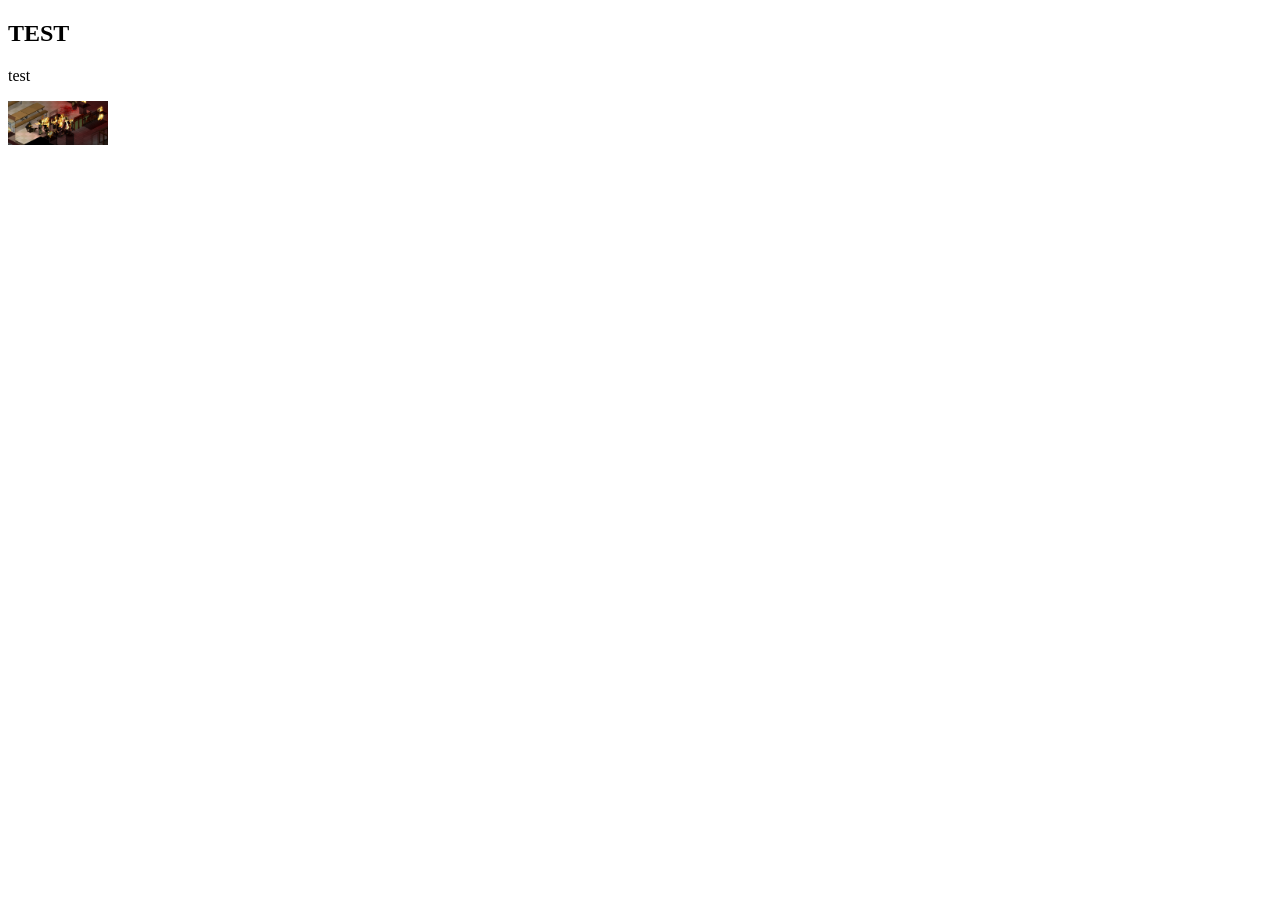
==== index.html @ a95fcd01 "added index.html" ====
<!doctype html>
<html lang="en">
	<head>
		<meta charset="UTF-8" />
		<meta name="viewport" content="width=device-width, initial-scale=1.0" />
		<title>Test page</title>
	</head>
	<body>
		<h2>TEST</h2>
        <p>test</p>
        <img src="images\last_moments.png", width="100",>
	</body>
</html>
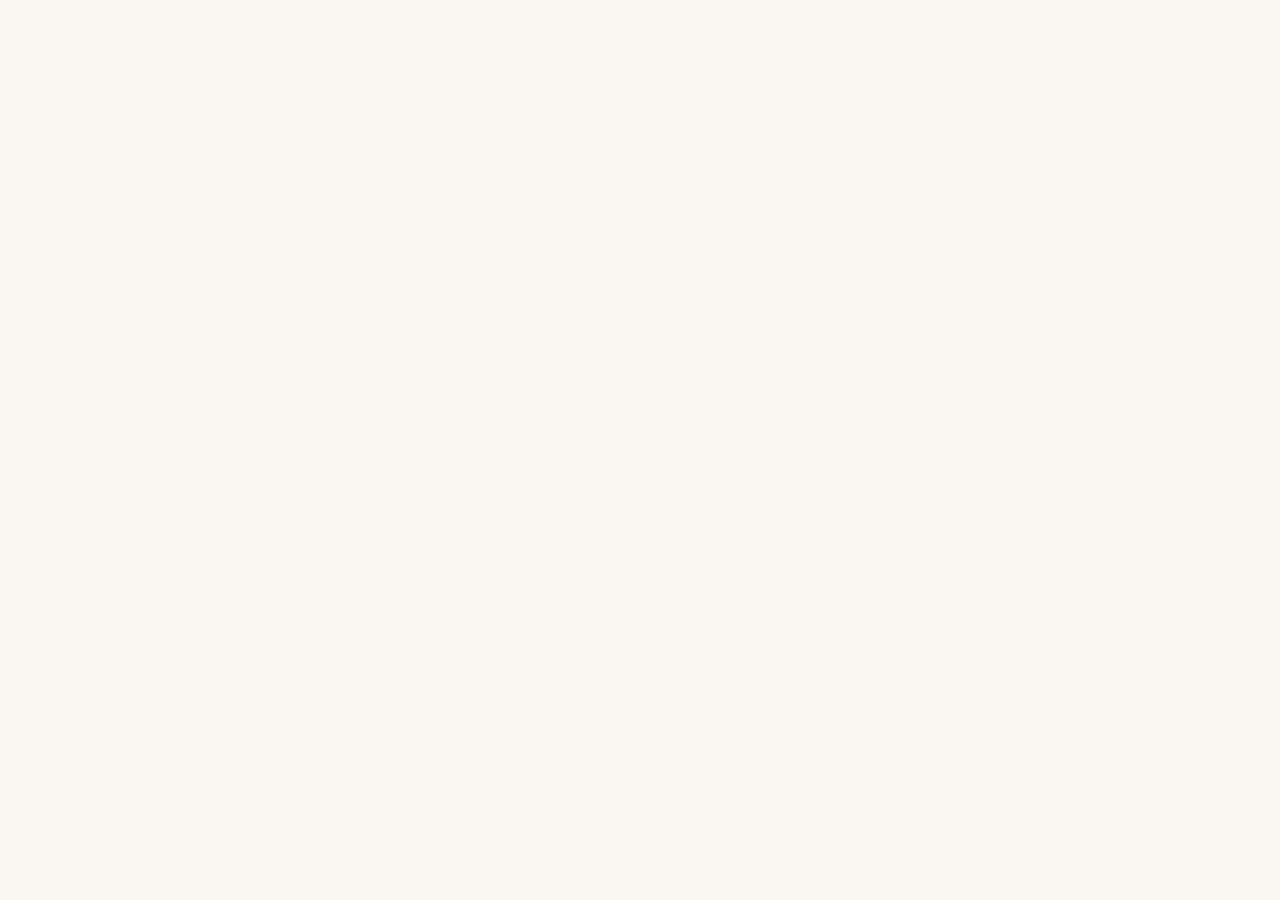
==== commit 7b233191: "added Tittle with background color" ====
--- a/index.html
+++ b/index.html
@@ -1,13 +1,51 @@
-<!doctype html>
-<html lang="en">
-	<head>
-		<meta charset="UTF-8" />
-		<meta name="viewport" content="width=device-width, initial-scale=1.0" />
-		<title>Test page</title>
-	</head>
-	<body>
-		<h2>TEST</h2>
-        <p>test</p>
-        <img src="images\last_moments.png", width="100",>
-	</body>
-</html>+<!DOCTYPE html>
+<html lang="ru">
+<head>
+    <meta charset="UTF-8">
+    <meta name="viewport" content="width=device-width, initial-scale=1.0">
+    <title>Bella Casa — Итальянские диваны</title>
+    <style>
+        * {
+            margin: 0;
+            padding: 0;
+            box-sizing: border-box;
+            font-family: 'Segoe UI', 'Helvetica Neue', sans-serif;
+        }
+
+        body {
+            background-color: #faf7f2;
+            color: #2c2c2c;
+            line-height: 1.6;
+        }
+
+        /* HEADER */
+        header {
+            background: #1a1a1a;
+            color: #fff;
+            padding: 1rem 5%;
+            display: flex;
+            justify-content: space-between;
+            align-items: center;
+            position: sticky;
+            top: 0;
+            z-index: 100;
+            box-shadow: 0 2px 20px rgba(0,0,0,0.1);
+        }
+
+        .logo {
+            font-size: 1.8rem;
+            font-weight: 300;
+            letter-spacing: 3px;
+            color: #c9a96e;
+        }
+        .logo span { color: #fff; font-weight: 600; }
+
+        nav a {
+            color: #ddd;
+            text-decoration: none;
+            margin-left: 2rem;
+            font-size: 0.95rem;
+            letter-spacing: 1px;
+            transition: color 0.3s;
+        }
+        nav a:hover { color: #c9a96e; }
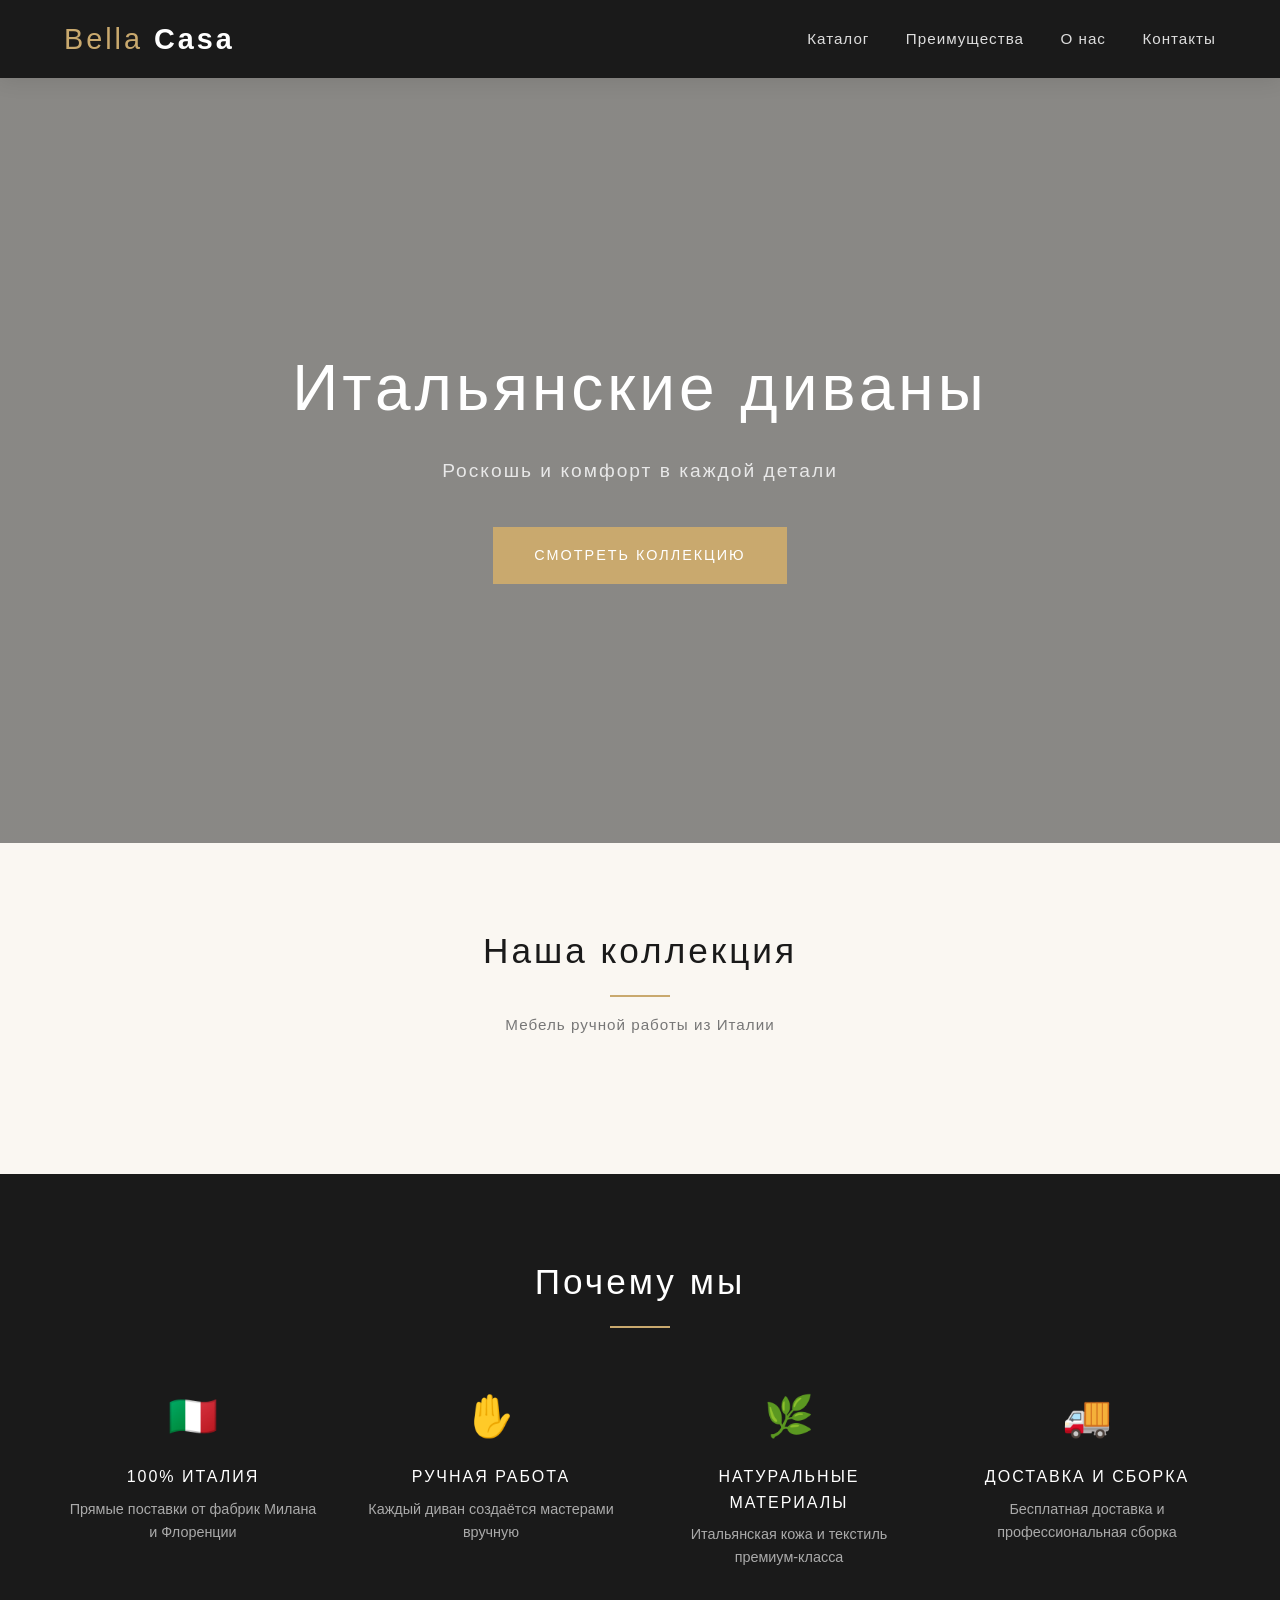
==== commit e95f1fb6: "added CONTACT" ====
--- a/index.html
+++ b/index.html
@@ -48,4 +48,374 @@
             letter-spacing: 1px;
             transition: color 0.3s;
         }
-        nav a:hover { color: #c9a96e; }+        nav a:hover { color: #c9a96e; }
+        /* HERO */
+        .hero {
+            height: 85vh;
+            background: linear-gradient(rgba(0,0,0,0.45), rgba(0,0,0,0.45)),
+                        url('https://images.unsplash.com/photo-1555041469-a586c61ea9bc?w=1600') center/cover;
+            display: flex;
+            flex-direction: column;
+            justify-content: center;
+            align-items: center;
+            text-align: center;
+            color: #fff;
+            padding: 0 20px;
+        }
+        .hero h1 {
+            font-size: clamp(2rem, 5vw, 4rem);
+            font-weight: 300;
+            letter-spacing: 4px;
+            margin-bottom: 1rem;
+        }
+        .hero p {
+            font-size: 1.2rem;
+            letter-spacing: 2px;
+            margin-bottom: 2.5rem;
+            color: #e8e8e8;
+        }
+        .btn {
+            display: inline-block;
+            padding: 1rem 2.5rem;
+            background: #c9a96e;
+            color: #fff;
+            text-decoration: none;
+            letter-spacing: 2px;
+            font-size: 0.9rem;
+            text-transform: uppercase;
+            border: 1px solid #c9a96e;
+            transition: all 0.3s;
+            cursor: pointer;
+        }
+        .btn:hover { background: transparent; color: #c9a96e; }
+        .btn-outline {
+            background: transparent;
+            color: #c9a96e;
+        }
+        .btn-outline:hover { background: #c9a96e; color: #fff; }
+
+        /* SECTIONS */
+        section { padding: 5rem 5%; }
+
+        .section-title {
+            text-align: center;
+            margin-bottom: 3.5rem;
+        }
+        .section-title h2 {
+            font-size: 2.2rem;
+            font-weight: 300;
+            letter-spacing: 3px;
+            color: #1a1a1a;
+            margin-bottom: 0.5rem;
+        }
+        .section-title .line {
+            width: 60px;
+            height: 2px;
+            background: #c9a96e;
+            margin: 1rem auto;
+        }
+        .section-title p {
+            color: #777;
+            font-size: 0.95rem;
+            letter-spacing: 1px;
+        }
+	        /* PRODUCTS GRID */
+        .products {
+            display: grid;
+            grid-template-columns: repeat(auto-fit, minmax(280px, 1fr));
+            gap: 2.5rem;
+            max-width: 1300px;
+            margin: 0 auto;
+        }
+
+        .product-card {
+            background: #fff;
+            overflow: hidden;
+            transition: transform 0.3s, box-shadow 0.3s;
+            cursor: pointer;
+        }
+        .product-card:hover {
+            transform: translateY(-8px);
+            box-shadow: 0 20px 40px rgba(0,0,0,0.12);
+        }
+        .product-img {
+            height: 280px;
+            background-size: cover;
+            background-position: center;
+            position: relative;
+            overflow: hidden;
+        }
+        .product-img::after {
+            content: 'Подробнее';
+            position: absolute;
+            inset: 0;
+            background: rgba(0,0,0,0.5);
+            color: #fff;
+            display: flex;
+            align-items: center;
+            justify-content: center;
+            letter-spacing: 2px;
+            font-size: 0.9rem;
+            text-transform: uppercase;
+            opacity: 0;
+            transition: opacity 0.3s;
+        }
+        .product-card:hover .product-img::after { opacity: 1; }
+
+        .product-info {
+            padding: 1.5rem;
+            text-align: center;
+        }
+        .product-info .brand {
+            font-size: 0.75rem;
+            letter-spacing: 2px;
+            color: #c9a96e;
+            text-transform: uppercase;
+        }
+        .product-info h3 {
+            font-size: 1.2rem;
+            font-weight: 400;
+            margin: 0.5rem 0;
+            color: #1a1a1a;
+        }
+        .product-info .price {
+            font-size: 1.3rem;
+            color: #1a1a1a;
+            font-weight: 600;
+            margin-top: 0.5rem;
+        }
+
+        /* FEATURES */
+        .features {
+            background: #1a1a1a;
+            color: #fff;
+        }
+        .features .section-title h2 { color: #fff; }
+        .features-grid {
+            display: grid;
+            grid-template-columns: repeat(auto-fit, minmax(220px, 1fr));
+            gap: 2.5rem;
+            max-width: 1200px;
+            margin: 0 auto;
+            text-align: center;
+        }
+        .feature-icon {
+            font-size: 2.5rem;
+            color: #c9a96e;
+            margin-bottom: 1rem;
+        }
+        .feature h3 {
+            font-size: 1rem;
+            letter-spacing: 2px;
+            text-transform: uppercase;
+            margin-bottom: 0.5rem;
+            font-weight: 400;
+        }
+        .feature p {
+            color: #aaa;
+            font-size: 0.9rem;
+        }
+
+        /* ABOUT */
+        .about-wrap {
+            display: grid;
+            grid-template-columns: 1fr 1fr;
+            gap: 3rem;
+            max-width: 1200px;
+            margin: 0 auto;
+            align-items: center;
+        }
+        .about-text h2 {
+            font-size: 2rem;
+            font-weight: 300;
+            letter-spacing: 2px;
+            margin-bottom: 1.5rem;
+        }
+        .about-text p {
+            color: #666;
+            margin-bottom: 1.2rem;
+            font-size: 1rem;
+        }
+        .about-img {
+            height: 450px;
+            background: url('https://images.unsplash.com/photo-1493663284031-b7e3aefcae8e?w=800') center/cover;
+        }
+/* CONTACT */
+        .contact {
+            background: #f0ebe3;
+        }
+        .contact-wrap {
+            max-width: 700px;
+            margin: 0 auto;
+        }
+        .contact form {
+            display: grid;
+            gap: 1.2rem;
+        }
+        .contact input,
+        .contact textarea {
+            width: 100%;
+            padding: 1rem 1.2rem;
+            border: 1px solid #ddd;
+            background: #fff;
+            font-size: 0.95rem;
+            outline: none;
+            transition: border-color 0.3s;
+        }
+        .contact input:focus,
+        .contact textarea:focus { border-color: #c9a96e; }
+        .contact textarea { resize: vertical; min-height: 130px; }
+
+        /* FOOTER */
+        footer {
+            background: #111;
+            color: #aaa;
+            text-align: center;
+            padding: 2.5rem 5%;
+            font-size: 0.9rem;
+            letter-spacing: 1px;
+        }
+        footer .logo { margin-bottom: 1rem; display: block; }
+
+        /* MODAL */
+        .modal-overlay {
+            position: fixed;
+            inset: 0;
+            background: rgba(0,0,0,0.7);
+            display: none;
+            align-items: center;
+            justify-content: center;
+            z-index: 200;
+            padding: 20px;
+        }
+        .modal-overlay.active { display: flex; }
+        .modal {
+            background: #fff;
+            max-width: 800px;
+            width: 100%;
+            display: grid;
+            grid-template-columns: 1fr 1fr;
+            position: relative;
+            animation: fadeIn 0.3s;
+        }
+        @keyframes fadeIn {
+            from { opacity: 0; transform: scale(0.95); }
+            to { opacity: 1; transform: scale(1); }
+        }
+        .modal-img {
+            min-height: 350px;
+            background-size: cover;
+            background-position: center;
+        }
+        .modal-body {
+            padding: 2.5rem;
+            display: flex;
+            flex-direction: column;
+            justify-content: center;
+        }
+        .modal-body .brand {
+            color: #c9a96e;
+            letter-spacing: 2px;
+            font-size: 0.75rem;
+            text-transform: uppercase;
+        }
+        .modal-body h3 {
+            font-size: 1.6rem;
+            font-weight: 400;
+            margin: 0.5rem 0 1rem;
+        }
+        .modal-body p {
+            color: #666;
+            font-size: 0.95rem;
+            margin-bottom: 1.5rem;
+        }
+        .modal-body .price {
+            font-size: 1.6rem;
+            font-weight: 600;
+            margin-bottom: 1.5rem;
+        }
+        .modal-close {
+            position: absolute;
+            top: 10px;
+            right: 15px;
+            background: none;
+            border: none;
+            font-size: 2rem;
+            color: #999;
+            cursor: pointer;
+            line-height: 1;
+            z-index: 2;
+        }
+        .modal-close:hover { color: #1a1a1a; }
+
+        /* RESPONSIVE */
+        @media (max-width: 768px) {
+            nav { display: none; }
+            .about-wrap { grid-template-columns: 1fr; }
+            .about-img { height: 300px; order: -1; }
+            .modal { grid-template-columns: 1fr; }
+            .modal-img { min-height: 220px; }
+            .modal-body { padding: 1.5rem; }
+            .hero { height: 70vh; }
+        }
+    </style>
+</head>
+<body>
+
+    <!-- HEADER -->
+    <header>
+        <div class="logo">Bella <span>Casa</span></div>
+        <nav>
+            <a href="#catalog">Каталог</a>
+            <a href="#features">Преимущества</a>
+            <a href="#about">О нас</a>
+            <a href="#contact">Контакты</a>
+        </nav>
+    </header>
+
+    <!-- HERO -->
+    <section class="hero">
+        <h1>Итальянские диваны</h1>
+        <p>Роскошь и комфорт в каждой детали</p>
+        <a href="#catalog" class="btn">Смотреть коллекцию</a>
+    </section>
+
+    <!-- CATALOG -->
+    <section id="catalog">
+        <div class="section-title">
+            <h2>Наша коллекция</h2>
+            <div class="line"></div>
+            <p>Мебель ручной работы из Италии</p>
+        </div>
+        <div class="products" id="productGrid"></div>
+    </section>
+
+    <!-- FEATURES -->
+    <section class="features" id="features">
+        <div class="section-title">
+            <h2>Почему мы</h2>
+            <div class="line"></div>
+        </div>
+        <div class="features-grid">
+            <div class="feature">
+                <div class="feature-icon">🇮🇹</div>
+                <h3>100% Италия</h3>
+                <p>Прямые поставки от фабрик Милана и Флоренции</p>
+            </div>
+            <div class="feature">
+                <div class="feature-icon">✋</div>
+                <h3>Ручная работа</h3>
+                <p>Каждый диван создаётся мастерами вручную</p>
+            </div>
+            <div class="feature">
+                <div class="feature-icon">🌿</div>
+                <h3>Натуральные материалы</h3>
+                <p>Итальянская кожа и текстиль премиум-класса</p>
+            </div>
+            <div class="feature">
+                <div class="feature-icon">🚚</div>
+                <h3>Доставка и сборка</h3>
+                <p>Бесплатная доставка и профессиональная сборка</p>
+            </div>
+        </div>
+    </section>
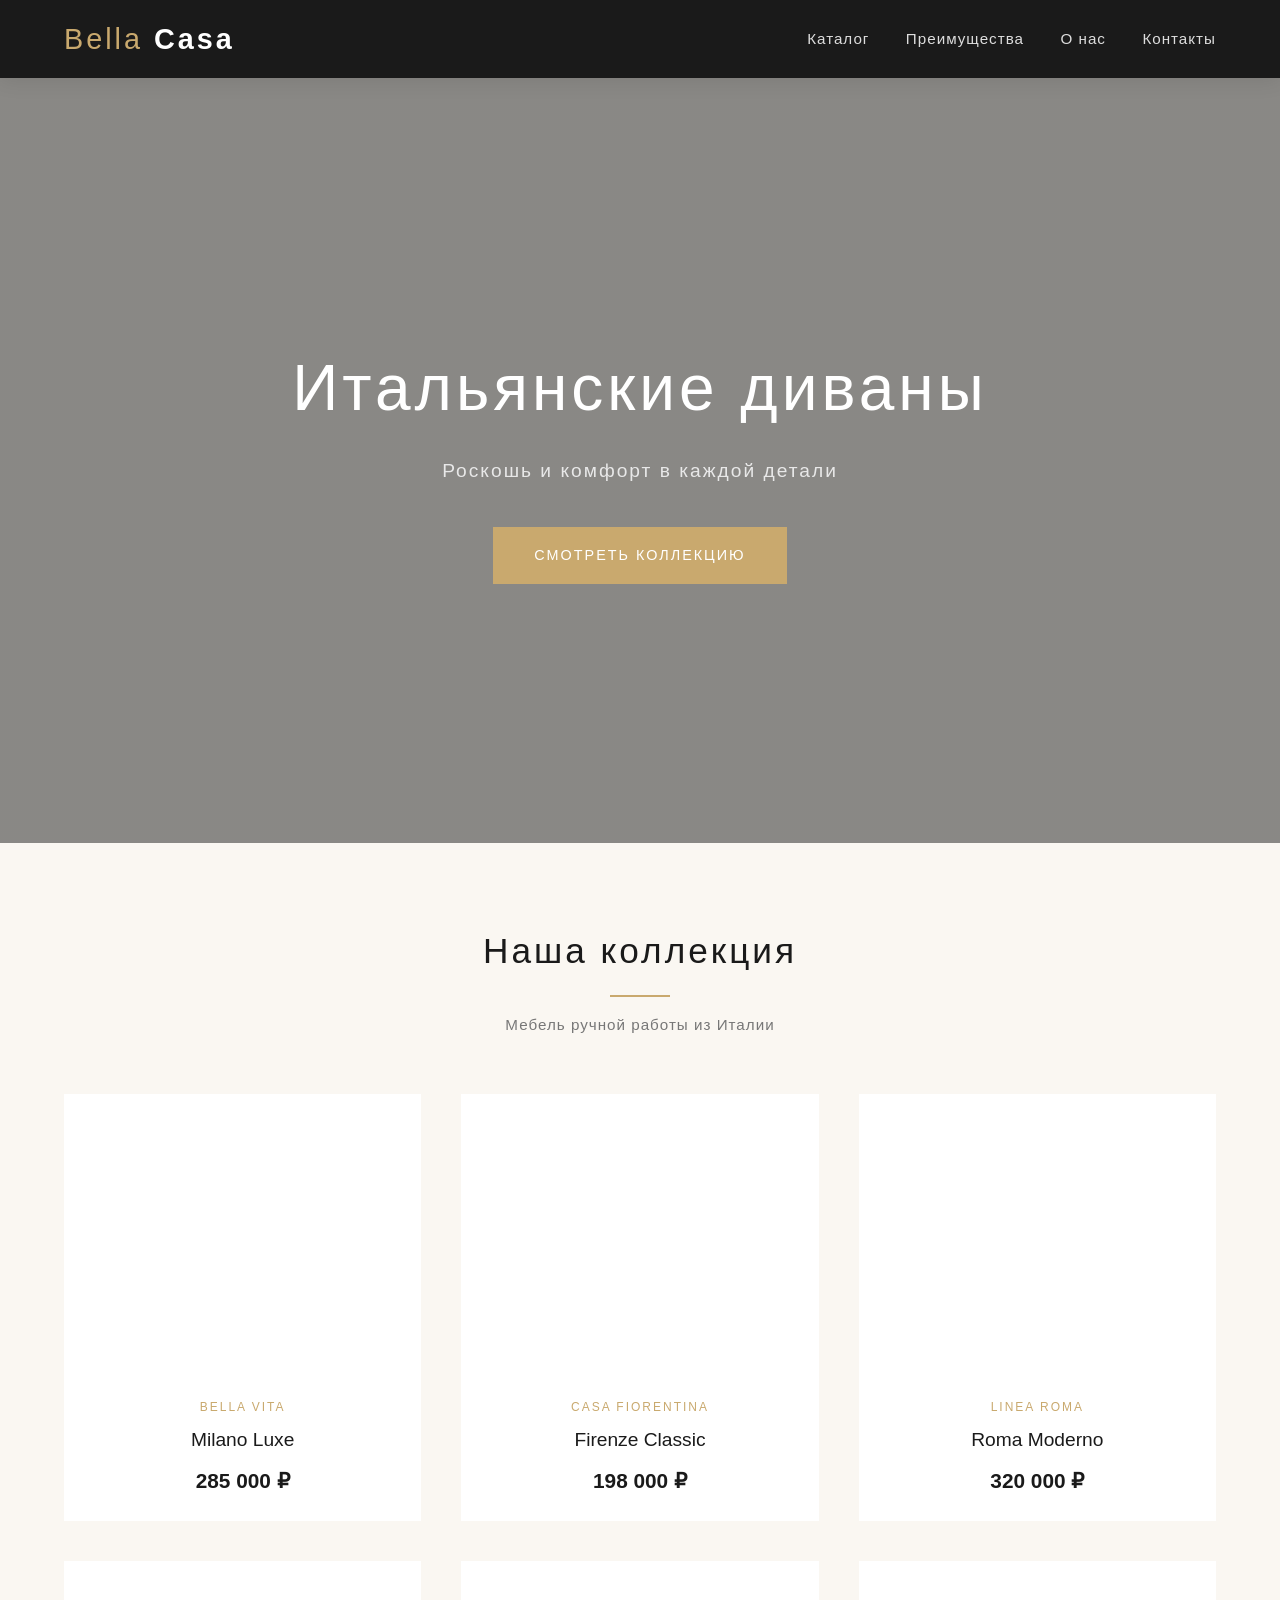
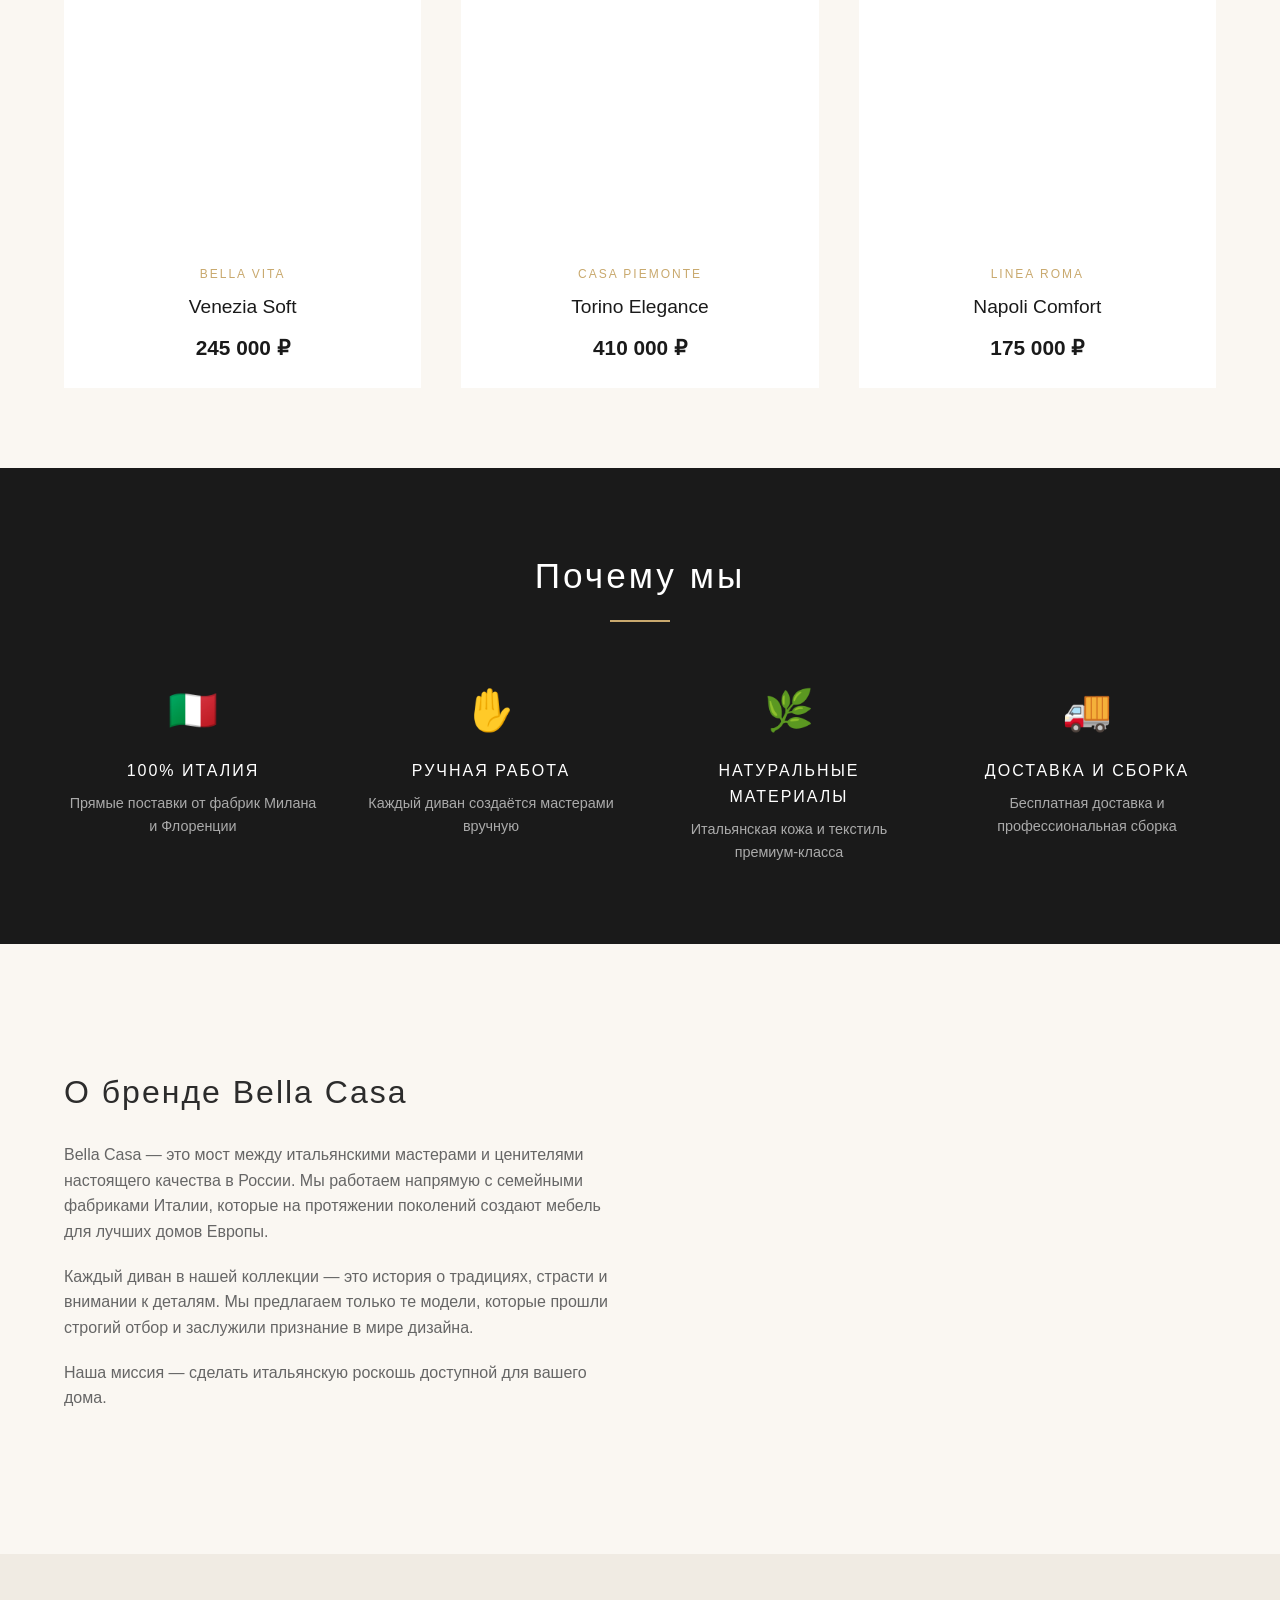
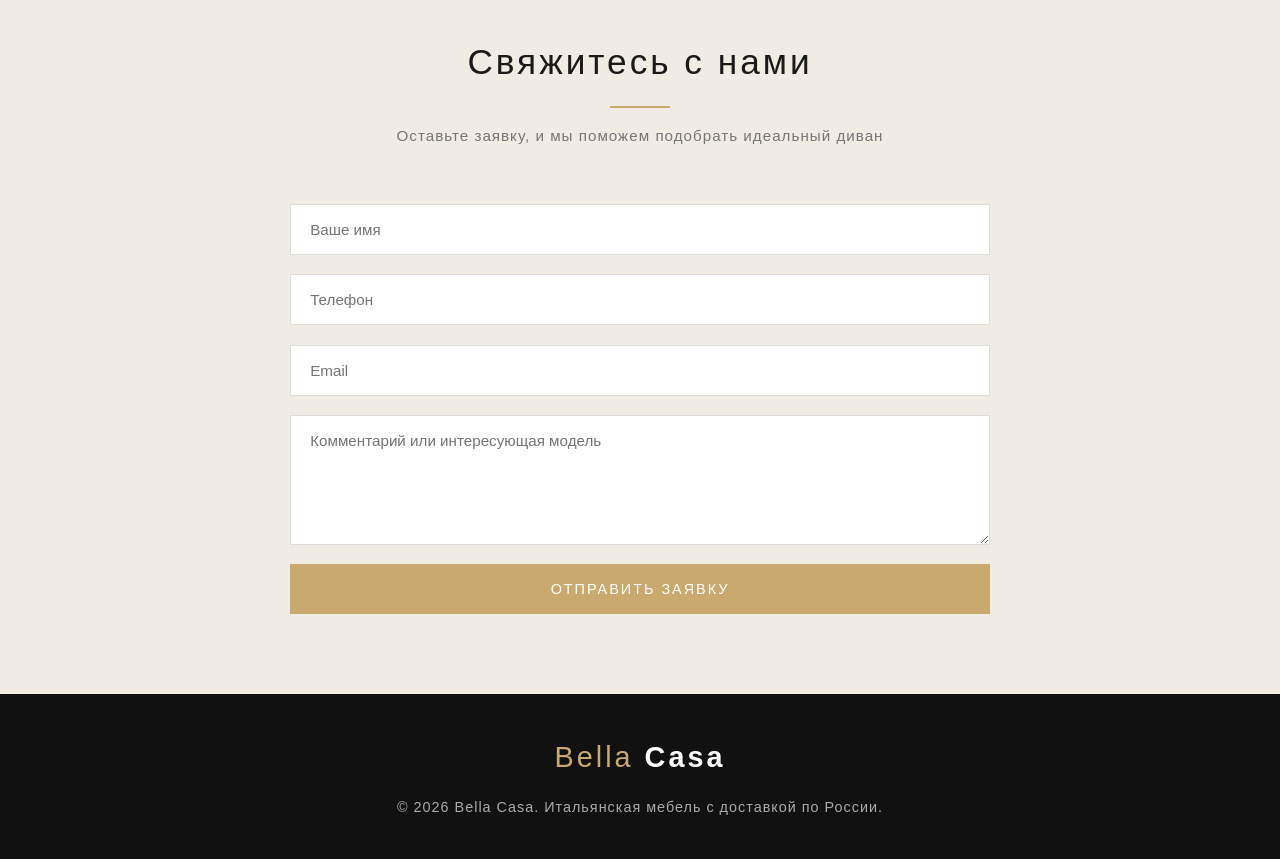
==== commit 14b174bd: "added ABOUT" ====
--- a/index.html
+++ b/index.html
@@ -418,4 +418,170 @@
                 <p>Бесплатная доставка и профессиональная сборка</p>
             </div>
         </div>
-    </section>+    </section>
+    <!-- ABOUT -->
+    <section id="about">
+        <div class="about-wrap">
+            <div class="about-text">
+                <h2>О бренде Bella Casa</h2>
+                <p>Bella Casa — это мост между итальянскими мастерами и ценителями настоящего качества в России. Мы работаем напрямую с семейными фабриками Италии, которые на протяжении поколений создают мебель для лучших домов Европы.</p>
+                <p>Каждый диван в нашей коллекции — это история о традициях, страсти и внимании к деталям. Мы предлагаем только те модели, которые прошли строгий отбор и заслужили признание в мире дизайна.</p>
+                <p>Наша миссия — сделать итальянскую роскошь доступной для вашего дома.</p>
+            </div>
+            <div class="about-img"></div>
+        </div>
+    </section>
+
+    <!-- CONTACT -->
+    <section class="contact" id="contact">
+        <div class="section-title">
+            <h2>Свяжитесь с нами</h2>
+            <div class="line"></div>
+            <p>Оставьте заявку, и мы поможем подобрать идеальный диван</p>
+        </div>
+        <div class="contact-wrap">
+            <form id="contactForm">
+                <input type="text" placeholder="Ваше имя" required>
+                <input type="tel" placeholder="Телефон" required>
+                <input type="email" placeholder="Email" required>
+                <textarea placeholder="Комментарий или интересующая модель"></textarea>
+                <button type="submit" class="btn">Отправить заявку</button>
+            </form>
+        </div>
+    </section>
+
+    <!-- FOOTER -->
+    <footer>
+        <div class="logo">Bella <span>Casa</span></div>
+        <p>© 2026 Bella Casa. Итальянская мебель с доставкой по России.</p>
+    </footer>
+
+    <!-- MODAL -->
+    <div class="modal-overlay" id="modal">
+        <div class="modal">
+            <button class="modal-close" id="modalClose">×</button>
+            <div class="modal-img" id="modalImg"></div>
+            <div class="modal-body">
+                <div class="brand" id="modalBrand"></div>
+                <h3 id="modalTitle"></h3>
+                <p id="modalDesc"></p>
+                <div class="price" id="modalPrice"></div>
+                <button class="btn" onclick="alert('Спасибо! Менеджер свяжется с вами в ближайшее время.')">Заказать</button>
+            </div>
+        </div>
+    </div>
+
+    <script>
+        // Данные о товарах
+        const products = [
+            {
+                name: 'Milano Luxe',
+                brand: 'Bella Vita',
+                price: '285 000 ₽',
+                img: 'https://images.unsplash.com/photo-1555041469-a586c61ea9bc?w=800',
+                desc: 'Трёхместный диван из натуральной итальянской кожи. Каркас из массива бука, наполнитель — гусиный пух. Ручная сборка в Милане.'
+            },
+            {
+                name: 'Firenze Classic',
+                brand: 'Casa Fiorentina',
+                price: '198 000 ₽',
+                img: 'https://images.unsplash.com/photo-1493663284031-b7e3aefcae8e?w=800',
+                desc: 'Классический диван с резными деревянными элементами. Обивка из флорентийского бархата, декоративные подушки в комплекте.'
+            },
+            {
+                name: 'Roma Moderno',
+                brand: 'Linea Roma',
+                price: '320 000 ₽',
+                img: 'https://images.unsplash.com/photo-1540574163026-643ea20ade25?w=800',
+                desc: 'Современный угловой диван с механизмом трансформации. Обивка — велюр премиум-класса, ортопедическое основание.'
+            },
+            {
+                name: 'Venezia Soft',
+                brand: 'Bella Vita',
+                price: '245 000 ₽',
+                img: 'https://images.unsplash.com/photo-1567016432779-094069958ea5?w=800',
+                desc: 'Двухместный диван с глубокими мягкими сиденьями. Натуральный лён, съёмные чехлы, итальянский дизайн.'
+            },
+            {
+                name: 'Torino Elegance',
+                brand: 'Casa Piemonte',
+                price: '410 000 ₽',
+                img: 'https://images.unsplash.com/photo-1550226891-ef816aed4a98?w=800',
+                desc: 'Диван представительского класса с отделкой из массива ореха и обивкой из кашемира. Лимитированная серия.'
+            },
+            {
+                name: 'Napoli Comfort',
+                brand: 'Linea Roma',
+                price: '175 000 ₽',
+                img: 'https://images.unsplash.com/photo-1540638349517-3abd5afc5847?w=800',
+                desc: 'Компактный диван для небольших пространств. Механизм «еврокнижка», ткань с тефлоновой пропиткой.'
+            }
+        ];
+
+        // Рендер каталога
+        const grid = document.getElementById('productGrid');
+        products.forEach((p, i) => {
+            const card = document.createElement('div');
+            card.className = 'product-card';
+            card.innerHTML = `
+                <div class="product-img" style="background-image:url('${p.img}')"></div>
+                <div class="product-info">
+                    <div class="brand">${p.brand}</div>
+                    <h3>${p.name}</h3>
+                    <div class="price">${p.price}</div>
+                </div>
+            `;
+            card.addEventListener('click', () => openModal(i));
+            grid.appendChild(card);
+        });
+
+        // Модальное окно
+        const modal = document.getElementById('modal');
+        const modalImg = document.getElementById('modalImg');
+        const modalBrand = document.getElementById('modalBrand');
+        const modalTitle = document.getElementById('modalTitle');
+        const modalDesc = document.getElementById('modalDesc');
+        const modalPrice = document.getElementById('modalPrice');
+
+        function openModal(index) {
+            const p = products[index];
+            modalImg.style.backgroundImage = `url('${p.img}')`;
+            modalBrand.textContent = p.brand;
+            modalTitle.textContent = p.name;
+            modalDesc.textContent = p.desc;
+            modalPrice.textContent = p.price;
+            modal.classList.add('active');
+            document.body.style.overflow = 'hidden';
+        }
+
+        function closeModal() {
+            modal.classList.remove('active');
+            document.body.style.overflow = '';
+        }
+
+        document.getElementById('modalClose').addEventListener('click', closeModal);
+        modal.addEventListener('click', (e) => {
+            if (e.target === modal) closeModal();
+        });
+        document.addEventListener('keydown', (e) => {
+            if (e.key === 'Escape') closeModal();
+        });
+
+        // Форма
+        document.getElementById('contactForm').addEventListener('submit', (e) => {
+            e.preventDefault();
+            alert('Спасибо за заявку! Наш менеджер свяжется с вами в течение 15 минут.');
+            e.target.reset();
+        });
+
+        // Плавная прокрутка
+        document.querySelectorAll('a[href^="#"]').forEach(link => {
+            link.addEventListener('click', (e) => {
+                e.preventDefault();
+                const target = document.querySelector(link.getAttribute('href'));
+                if (target) target.scrollIntoView({ behavior: 'smooth' });
+            });
+        });
+    </script>
+</body>
+</html>
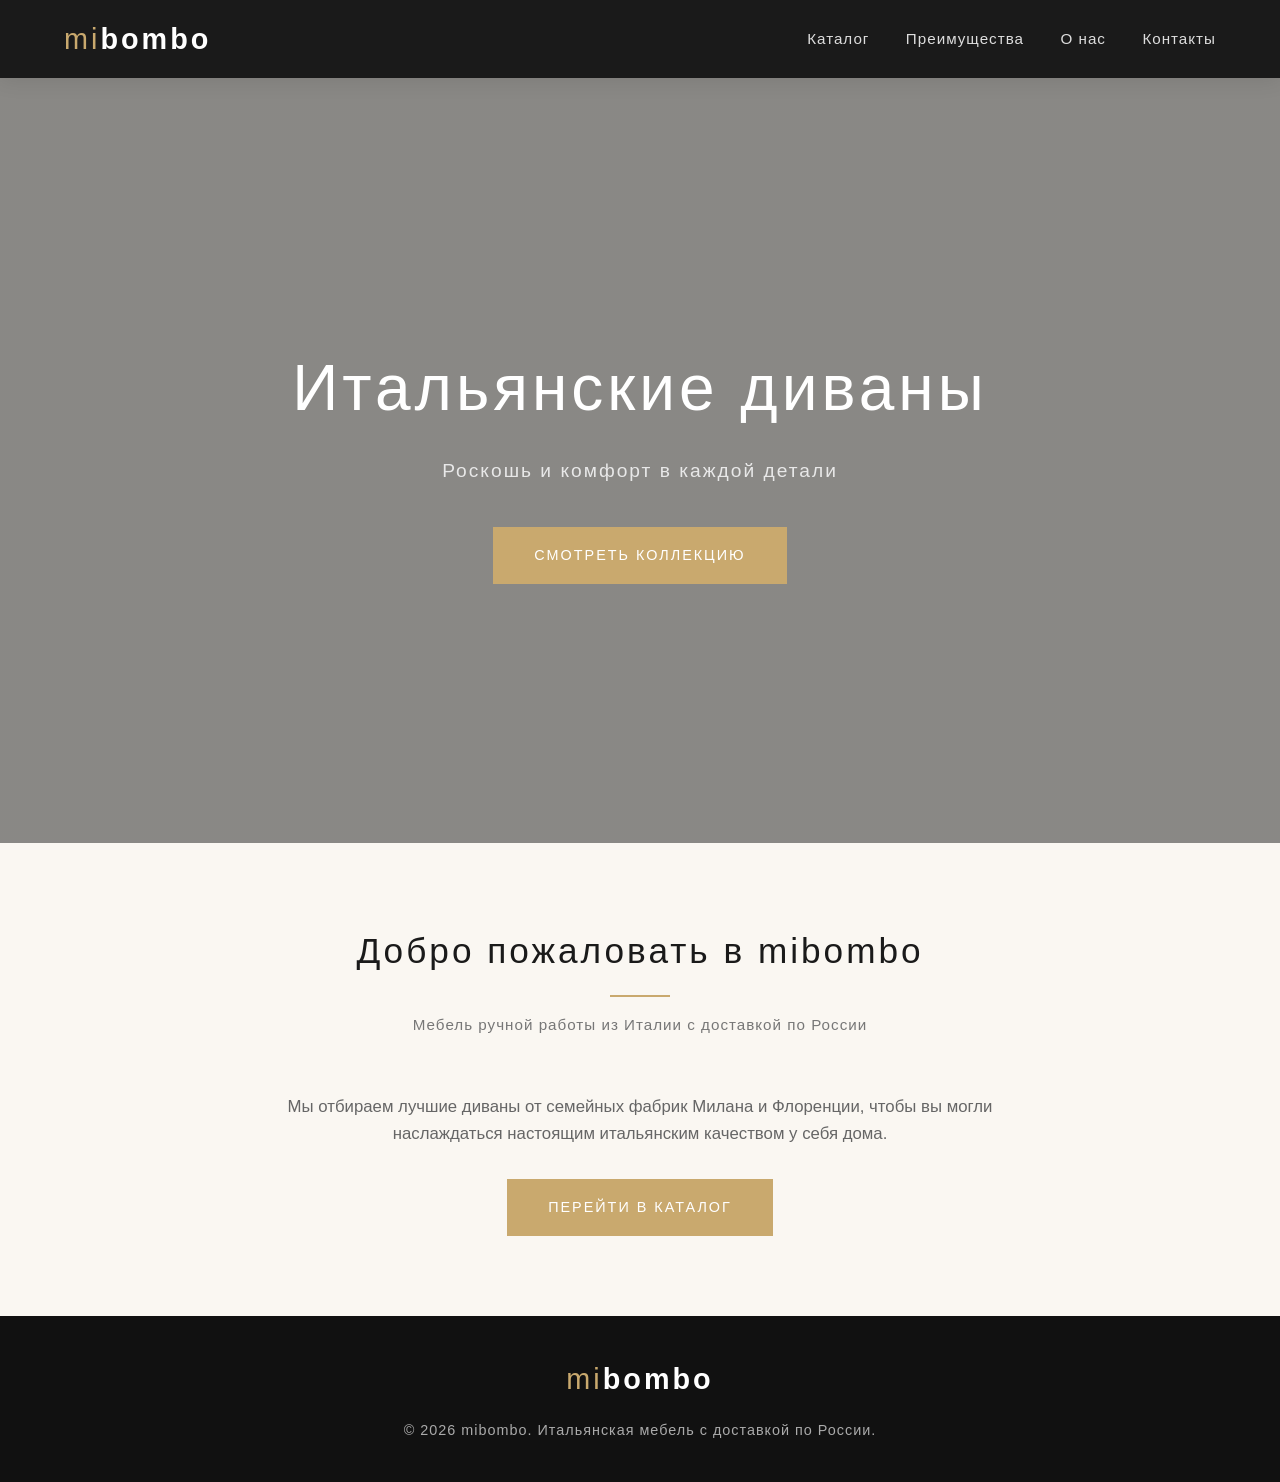
==== commit f89a4235: "reworked the project's structure" ====
--- a/index.html
+++ b/index.html
@@ -3,585 +3,48 @@
 <head>
     <meta charset="UTF-8">
     <meta name="viewport" content="width=device-width, initial-scale=1.0">
-    <title>Bella Casa — Итальянские диваны</title>
-    <style>
-        * {
-            margin: 0;
-            padding: 0;
-            box-sizing: border-box;
-            font-family: 'Segoe UI', 'Helvetica Neue', sans-serif;
-        }
-
-        body {
-            background-color: #faf7f2;
-            color: #2c2c2c;
-            line-height: 1.6;
-        }
-
-        /* HEADER */
-        header {
-            background: #1a1a1a;
-            color: #fff;
-            padding: 1rem 5%;
-            display: flex;
-            justify-content: space-between;
-            align-items: center;
-            position: sticky;
-            top: 0;
-            z-index: 100;
-            box-shadow: 0 2px 20px rgba(0,0,0,0.1);
-        }
-
-        .logo {
-            font-size: 1.8rem;
-            font-weight: 300;
-            letter-spacing: 3px;
-            color: #c9a96e;
-        }
-        .logo span { color: #fff; font-weight: 600; }
-
-        nav a {
-            color: #ddd;
-            text-decoration: none;
-            margin-left: 2rem;
-            font-size: 0.95rem;
-            letter-spacing: 1px;
-            transition: color 0.3s;
-        }
-        nav a:hover { color: #c9a96e; }
-        /* HERO */
-        .hero {
-            height: 85vh;
-            background: linear-gradient(rgba(0,0,0,0.45), rgba(0,0,0,0.45)),
-                        url('https://images.unsplash.com/photo-1555041469-a586c61ea9bc?w=1600') center/cover;
-            display: flex;
-            flex-direction: column;
-            justify-content: center;
-            align-items: center;
-            text-align: center;
-            color: #fff;
-            padding: 0 20px;
-        }
-        .hero h1 {
-            font-size: clamp(2rem, 5vw, 4rem);
-            font-weight: 300;
-            letter-spacing: 4px;
-            margin-bottom: 1rem;
-        }
-        .hero p {
-            font-size: 1.2rem;
-            letter-spacing: 2px;
-            margin-bottom: 2.5rem;
-            color: #e8e8e8;
-        }
-        .btn {
-            display: inline-block;
-            padding: 1rem 2.5rem;
-            background: #c9a96e;
-            color: #fff;
-            text-decoration: none;
-            letter-spacing: 2px;
-            font-size: 0.9rem;
-            text-transform: uppercase;
-            border: 1px solid #c9a96e;
-            transition: all 0.3s;
-            cursor: pointer;
-        }
-        .btn:hover { background: transparent; color: #c9a96e; }
-        .btn-outline {
-            background: transparent;
-            color: #c9a96e;
-        }
-        .btn-outline:hover { background: #c9a96e; color: #fff; }
-
-        /* SECTIONS */
-        section { padding: 5rem 5%; }
-
-        .section-title {
-            text-align: center;
-            margin-bottom: 3.5rem;
-        }
-        .section-title h2 {
-            font-size: 2.2rem;
-            font-weight: 300;
-            letter-spacing: 3px;
-            color: #1a1a1a;
-            margin-bottom: 0.5rem;
-        }
-        .section-title .line {
-            width: 60px;
-            height: 2px;
-            background: #c9a96e;
-            margin: 1rem auto;
-        }
-        .section-title p {
-            color: #777;
-            font-size: 0.95rem;
-            letter-spacing: 1px;
-        }
-	        /* PRODUCTS GRID */
-        .products {
-            display: grid;
-            grid-template-columns: repeat(auto-fit, minmax(280px, 1fr));
-            gap: 2.5rem;
-            max-width: 1300px;
-            margin: 0 auto;
-        }
-
-        .product-card {
-            background: #fff;
-            overflow: hidden;
-            transition: transform 0.3s, box-shadow 0.3s;
-            cursor: pointer;
-        }
-        .product-card:hover {
-            transform: translateY(-8px);
-            box-shadow: 0 20px 40px rgba(0,0,0,0.12);
-        }
-        .product-img {
-            height: 280px;
-            background-size: cover;
-            background-position: center;
-            position: relative;
-            overflow: hidden;
-        }
-        .product-img::after {
-            content: 'Подробнее';
-            position: absolute;
-            inset: 0;
-            background: rgba(0,0,0,0.5);
-            color: #fff;
-            display: flex;
-            align-items: center;
-            justify-content: center;
-            letter-spacing: 2px;
-            font-size: 0.9rem;
-            text-transform: uppercase;
-            opacity: 0;
-            transition: opacity 0.3s;
-        }
-        .product-card:hover .product-img::after { opacity: 1; }
-
-        .product-info {
-            padding: 1.5rem;
-            text-align: center;
-        }
-        .product-info .brand {
-            font-size: 0.75rem;
-            letter-spacing: 2px;
-            color: #c9a96e;
-            text-transform: uppercase;
-        }
-        .product-info h3 {
-            font-size: 1.2rem;
-            font-weight: 400;
-            margin: 0.5rem 0;
-            color: #1a1a1a;
-        }
-        .product-info .price {
-            font-size: 1.3rem;
-            color: #1a1a1a;
-            font-weight: 600;
-            margin-top: 0.5rem;
-        }
-
-        /* FEATURES */
-        .features {
-            background: #1a1a1a;
-            color: #fff;
-        }
-        .features .section-title h2 { color: #fff; }
-        .features-grid {
-            display: grid;
-            grid-template-columns: repeat(auto-fit, minmax(220px, 1fr));
-            gap: 2.5rem;
-            max-width: 1200px;
-            margin: 0 auto;
-            text-align: center;
-        }
-        .feature-icon {
-            font-size: 2.5rem;
-            color: #c9a96e;
-            margin-bottom: 1rem;
-        }
-        .feature h3 {
-            font-size: 1rem;
-            letter-spacing: 2px;
-            text-transform: uppercase;
-            margin-bottom: 0.5rem;
-            font-weight: 400;
-        }
-        .feature p {
-            color: #aaa;
-            font-size: 0.9rem;
-        }
-
-        /* ABOUT */
-        .about-wrap {
-            display: grid;
-            grid-template-columns: 1fr 1fr;
-            gap: 3rem;
-            max-width: 1200px;
-            margin: 0 auto;
-            align-items: center;
-        }
-        .about-text h2 {
-            font-size: 2rem;
-            font-weight: 300;
-            letter-spacing: 2px;
-            margin-bottom: 1.5rem;
-        }
-        .about-text p {
-            color: #666;
-            margin-bottom: 1.2rem;
-            font-size: 1rem;
-        }
-        .about-img {
-            height: 450px;
-            background: url('https://images.unsplash.com/photo-1493663284031-b7e3aefcae8e?w=800') center/cover;
-        }
-/* CONTACT */
-        .contact {
-            background: #f0ebe3;
-        }
-        .contact-wrap {
-            max-width: 700px;
-            margin: 0 auto;
-        }
-        .contact form {
-            display: grid;
-            gap: 1.2rem;
-        }
-        .contact input,
-        .contact textarea {
-            width: 100%;
-            padding: 1rem 1.2rem;
-            border: 1px solid #ddd;
-            background: #fff;
-            font-size: 0.95rem;
-            outline: none;
-            transition: border-color 0.3s;
-        }
-        .contact input:focus,
-        .contact textarea:focus { border-color: #c9a96e; }
-        .contact textarea { resize: vertical; min-height: 130px; }
-
-        /* FOOTER */
-        footer {
-            background: #111;
-            color: #aaa;
-            text-align: center;
-            padding: 2.5rem 5%;
-            font-size: 0.9rem;
-            letter-spacing: 1px;
-        }
-        footer .logo { margin-bottom: 1rem; display: block; }
-
-        /* MODAL */
-        .modal-overlay {
-            position: fixed;
-            inset: 0;
-            background: rgba(0,0,0,0.7);
-            display: none;
-            align-items: center;
-            justify-content: center;
-            z-index: 200;
-            padding: 20px;
-        }
-        .modal-overlay.active { display: flex; }
-        .modal {
-            background: #fff;
-            max-width: 800px;
-            width: 100%;
-            display: grid;
-            grid-template-columns: 1fr 1fr;
-            position: relative;
-            animation: fadeIn 0.3s;
-        }
-        @keyframes fadeIn {
-            from { opacity: 0; transform: scale(0.95); }
-            to { opacity: 1; transform: scale(1); }
-        }
-        .modal-img {
-            min-height: 350px;
-            background-size: cover;
-            background-position: center;
-        }
-        .modal-body {
-            padding: 2.5rem;
-            display: flex;
-            flex-direction: column;
-            justify-content: center;
-        }
-        .modal-body .brand {
-            color: #c9a96e;
-            letter-spacing: 2px;
-            font-size: 0.75rem;
-            text-transform: uppercase;
-        }
-        .modal-body h3 {
-            font-size: 1.6rem;
-            font-weight: 400;
-            margin: 0.5rem 0 1rem;
-        }
-        .modal-body p {
-            color: #666;
-            font-size: 0.95rem;
-            margin-bottom: 1.5rem;
-        }
-        .modal-body .price {
-            font-size: 1.6rem;
-            font-weight: 600;
-            margin-bottom: 1.5rem;
-        }
-        .modal-close {
-            position: absolute;
-            top: 10px;
-            right: 15px;
-            background: none;
-            border: none;
-            font-size: 2rem;
-            color: #999;
-            cursor: pointer;
-            line-height: 1;
-            z-index: 2;
-        }
-        .modal-close:hover { color: #1a1a1a; }
-
-        /* RESPONSIVE */
-        @media (max-width: 768px) {
-            nav { display: none; }
-            .about-wrap { grid-template-columns: 1fr; }
-            .about-img { height: 300px; order: -1; }
-            .modal { grid-template-columns: 1fr; }
-            .modal-img { min-height: 220px; }
-            .modal-body { padding: 1.5rem; }
-            .hero { height: 70vh; }
-        }
-    </style>
+    <title>mibombo — Итальянские диваны</title>
+    <link rel="stylesheet" href="css/styles.css">
 </head>
 <body>
 
-    <!-- HEADER -->
     <header>
-        <div class="logo">Bella <span>Casa</span></div>
+        <a href="index.html" class="logo">mi<span>bombo</span></a>
+        <button class="burger">☰</button>
         <nav>
-            <a href="#catalog">Каталог</a>
-            <a href="#features">Преимущества</a>
-            <a href="#about">О нас</a>
-            <a href="#contact">Контакты</a>
+            <a href="catalog.html">Каталог</a>
+            <a href="features.html">Преимущества</a>
+            <a href="about.html">О нас</a>
+            <a href="contacts.html">Контакты</a>
         </nav>
     </header>
 
-    <!-- HERO -->
     <section class="hero">
         <h1>Итальянские диваны</h1>
         <p>Роскошь и комфорт в каждой детали</p>
-        <a href="#catalog" class="btn">Смотреть коллекцию</a>
+        <a href="catalog.html" class="btn">Смотреть коллекцию</a>
     </section>
 
-    <!-- CATALOG -->
-    <section id="catalog">
+    <section>
         <div class="section-title">
-            <h2>Наша коллекция</h2>
+            <h2>Добро пожаловать в mibombo</h2>
             <div class="line"></div>
-            <p>Мебель ручной работы из Италии</p>
+            <p>Мебель ручной работы из Италии с доставкой по России</p>
         </div>
-        <div class="products" id="productGrid"></div>
-    </section>
-
-    <!-- FEATURES -->
-    <section class="features" id="features">
-        <div class="section-title">
-            <h2>Почему мы</h2>
-            <div class="line"></div>
-        </div>
-        <div class="features-grid">
-            <div class="feature">
-                <div class="feature-icon">🇮🇹</div>
-                <h3>100% Италия</h3>
-                <p>Прямые поставки от фабрик Милана и Флоренции</p>
-            </div>
-            <div class="feature">
-                <div class="feature-icon">✋</div>
-                <h3>Ручная работа</h3>
-                <p>Каждый диван создаётся мастерами вручную</p>
-            </div>
-            <div class="feature">
-                <div class="feature-icon">🌿</div>
-                <h3>Натуральные материалы</h3>
-                <p>Итальянская кожа и текстиль премиум-класса</p>
-            </div>
-            <div class="feature">
-                <div class="feature-icon">🚚</div>
-                <h3>Доставка и сборка</h3>
-                <p>Бесплатная доставка и профессиональная сборка</p>
-            </div>
-        </div>
-    </section>
-    <!-- ABOUT -->
-    <section id="about">
-        <div class="about-wrap">
-            <div class="about-text">
-                <h2>О бренде Bella Casa</h2>
-                <p>Bella Casa — это мост между итальянскими мастерами и ценителями настоящего качества в России. Мы работаем напрямую с семейными фабриками Италии, которые на протяжении поколений создают мебель для лучших домов Европы.</p>
-                <p>Каждый диван в нашей коллекции — это история о традициях, страсти и внимании к деталям. Мы предлагаем только те модели, которые прошли строгий отбор и заслужили признание в мире дизайна.</p>
-                <p>Наша миссия — сделать итальянскую роскошь доступной для вашего дома.</p>
-            </div>
-            <div class="about-img"></div>
+        <div style="max-width:800px; margin:0 auto; text-align:center;">
+            <p style="color:#666; font-size:1.05rem; margin-bottom:2rem;">
+                Мы отбираем лучшие диваны от семейных фабрик Милана и Флоренции,
+                чтобы вы могли наслаждаться настоящим итальянским качеством у себя дома.
+            </p>
+            <a href="catalog.html" class="btn">Перейти в каталог</a>
         </div>
     </section>
 
-    <!-- CONTACT -->
-    <section class="contact" id="contact">
-        <div class="section-title">
-            <h2>Свяжитесь с нами</h2>
-            <div class="line"></div>
-            <p>Оставьте заявку, и мы поможем подобрать идеальный диван</p>
-        </div>
-        <div class="contact-wrap">
-            <form id="contactForm">
-                <input type="text" placeholder="Ваше имя" required>
-                <input type="tel" placeholder="Телефон" required>
-                <input type="email" placeholder="Email" required>
-                <textarea placeholder="Комментарий или интересующая модель"></textarea>
-                <button type="submit" class="btn">Отправить заявку</button>
-            </form>
-        </div>
-    </section>
-
-    <!-- FOOTER -->
     <footer>
-        <div class="logo">Bella <span>Casa</span></div>
-        <p>© 2026 Bella Casa. Итальянская мебель с доставкой по России.</p>
+        <a href="index.html" class="logo">mi<span>bombo</span></a>
+        <p>© 2026 mibombo. Итальянская мебель с доставкой по России.</p>
     </footer>
 
-    <!-- MODAL -->
-    <div class="modal-overlay" id="modal">
-        <div class="modal">
-            <button class="modal-close" id="modalClose">×</button>
-            <div class="modal-img" id="modalImg"></div>
-            <div class="modal-body">
-                <div class="brand" id="modalBrand"></div>
-                <h3 id="modalTitle"></h3>
-                <p id="modalDesc"></p>
-                <div class="price" id="modalPrice"></div>
-                <button class="btn" onclick="alert('Спасибо! Менеджер свяжется с вами в ближайшее время.')">Заказать</button>
-            </div>
-        </div>
-    </div>
-
-    <script>
-        // Данные о товарах
-        const products = [
-            {
-                name: 'Milano Luxe',
-                brand: 'Bella Vita',
-                price: '285 000 ₽',
-                img: 'https://images.unsplash.com/photo-1555041469-a586c61ea9bc?w=800',
-                desc: 'Трёхместный диван из натуральной итальянской кожи. Каркас из массива бука, наполнитель — гусиный пух. Ручная сборка в Милане.'
-            },
-            {
-                name: 'Firenze Classic',
-                brand: 'Casa Fiorentina',
-                price: '198 000 ₽',
-                img: 'https://images.unsplash.com/photo-1493663284031-b7e3aefcae8e?w=800',
-                desc: 'Классический диван с резными деревянными элементами. Обивка из флорентийского бархата, декоративные подушки в комплекте.'
-            },
-            {
-                name: 'Roma Moderno',
-                brand: 'Linea Roma',
-                price: '320 000 ₽',
-                img: 'https://images.unsplash.com/photo-1540574163026-643ea20ade25?w=800',
-                desc: 'Современный угловой диван с механизмом трансформации. Обивка — велюр премиум-класса, ортопедическое основание.'
-            },
-            {
-                name: 'Venezia Soft',
-                brand: 'Bella Vita',
-                price: '245 000 ₽',
-                img: 'https://images.unsplash.com/photo-1567016432779-094069958ea5?w=800',
-                desc: 'Двухместный диван с глубокими мягкими сиденьями. Натуральный лён, съёмные чехлы, итальянский дизайн.'
-            },
-            {
-                name: 'Torino Elegance',
-                brand: 'Casa Piemonte',
-                price: '410 000 ₽',
-                img: 'https://images.unsplash.com/photo-1550226891-ef816aed4a98?w=800',
-                desc: 'Диван представительского класса с отделкой из массива ореха и обивкой из кашемира. Лимитированная серия.'
-            },
-            {
-                name: 'Napoli Comfort',
-                brand: 'Linea Roma',
-                price: '175 000 ₽',
-                img: 'https://images.unsplash.com/photo-1540638349517-3abd5afc5847?w=800',
-                desc: 'Компактный диван для небольших пространств. Механизм «еврокнижка», ткань с тефлоновой пропиткой.'
-            }
-        ];
-
-        // Рендер каталога
-        const grid = document.getElementById('productGrid');
-        products.forEach((p, i) => {
-            const card = document.createElement('div');
-            card.className = 'product-card';
-            card.innerHTML = `
-                <div class="product-img" style="background-image:url('${p.img}')"></div>
-                <div class="product-info">
-                    <div class="brand">${p.brand}</div>
-                    <h3>${p.name}</h3>
-                    <div class="price">${p.price}</div>
-                </div>
-            `;
-            card.addEventListener('click', () => openModal(i));
-            grid.appendChild(card);
-        });
-
-        // Модальное окно
-        const modal = document.getElementById('modal');
-        const modalImg = document.getElementById('modalImg');
-        const modalBrand = document.getElementById('modalBrand');
-        const modalTitle = document.getElementById('modalTitle');
-        const modalDesc = document.getElementById('modalDesc');
-        const modalPrice = document.getElementById('modalPrice');
-
-        function openModal(index) {
-            const p = products[index];
-            modalImg.style.backgroundImage = `url('${p.img}')`;
-            modalBrand.textContent = p.brand;
-            modalTitle.textContent = p.name;
-            modalDesc.textContent = p.desc;
-            modalPrice.textContent = p.price;
-            modal.classList.add('active');
-            document.body.style.overflow = 'hidden';
-        }
-
-        function closeModal() {
-            modal.classList.remove('active');
-            document.body.style.overflow = '';
-        }
-
-        document.getElementById('modalClose').addEventListener('click', closeModal);
-        modal.addEventListener('click', (e) => {
-            if (e.target === modal) closeModal();
-        });
-        document.addEventListener('keydown', (e) => {
-            if (e.key === 'Escape') closeModal();
-        });
-
-        // Форма
-        document.getElementById('contactForm').addEventListener('submit', (e) => {
-            e.preventDefault();
-            alert('Спасибо за заявку! Наш менеджер свяжется с вами в течение 15 минут.');
-            e.target.reset();
-        });
-
-        // Плавная прокрутка
-        document.querySelectorAll('a[href^="#"]').forEach(link => {
-            link.addEventListener('click', (e) => {
-                e.preventDefault();
-                const target = document.querySelector(link.getAttribute('href'));
-                if (target) target.scrollIntoView({ behavior: 'smooth' });
-            });
-        });
-    </script>
+    <script src="js/main.js"></script>
 </body>
 </html>
--- a/css/styles.css
+++ b/css/styles.css
@@ -0,0 +1,411 @@
+* {
+    margin: 0;
+    padding: 0;
+    box-sizing: border-box;
+    font-family: 'Segoe UI', 'Helvetica Neue', sans-serif;
+}
+
+body {
+    background-color: #faf7f2;
+    color: #2c2c2c;
+    line-height: 1.6;
+}
+
+/* HEADER */
+header {
+    background: #1a1a1a;
+    color: #fff;
+    padding: 1rem 5%;
+    display: flex;
+    justify-content: space-between;
+    align-items: center;
+    position: sticky;
+    top: 0;
+    z-index: 100;
+    box-shadow: 0 2px 20px rgba(0,0,0,0.1);
+}
+
+.logo {
+    font-size: 1.8rem;
+    font-weight: 300;
+    letter-spacing: 3px;
+    color: #c9a96e;
+    text-decoration: none;
+}
+.logo span { color: #fff; font-weight: 600; }
+
+nav a {
+    color: #ddd;
+    text-decoration: none;
+    margin-left: 2rem;
+    font-size: 0.95rem;
+    letter-spacing: 1px;
+    transition: color 0.3s;
+    position: relative;
+}
+nav a:hover, nav a.active { color: #c9a96e; }
+nav a.active::after {
+    content: '';
+    position: absolute;
+    bottom: -5px;
+    left: 0;
+    width: 100%;
+    height: 1px;
+    background: #c9a96e;
+}
+
+/* BURGER MENU (mobile) */
+.burger {
+    display: none;
+    background: none;
+    border: none;
+    color: #fff;
+    font-size: 1.8rem;
+    cursor: pointer;
+}
+
+/* HERO */
+.hero {
+    height: 85vh;
+    background: linear-gradient(rgba(0,0,0,0.45), rgba(0,0,0,0.45)),
+                url('https://images.unsplash.com/photo-1555041469-a586c61ea9bc?w=1600') center/cover;
+    display: flex;
+    flex-direction: column;
+    justify-content: center;
+    align-items: center;
+    text-align: center;
+    color: #fff;
+    padding: 0 20px;
+}
+.hero h1 {
+    font-size: clamp(2rem, 5vw, 4rem);
+    font-weight: 300;
+    letter-spacing: 4px;
+    margin-bottom: 1rem;
+}
+.hero p {
+    font-size: 1.2rem;
+    letter-spacing: 2px;
+    margin-bottom: 2.5rem;
+    color: #e8e8e8;
+}
+
+/* PAGE HEADER (внутренние страницы) */
+.page-header {
+    background: linear-gradient(rgba(0,0,0,0.55), rgba(0,0,0,0.55)),
+                url('https://images.unsplash.com/photo-1550226891-ef816aed4a98?w=1600') center/cover;
+    padding: 6rem 5% 4rem;
+    text-align: center;
+    color: #fff;
+}
+.page-header h1 {
+    font-size: clamp(1.8rem, 4vw, 3rem);
+    font-weight: 300;
+    letter-spacing: 4px;
+}
+.page-header p {
+    color: #ddd;
+    letter-spacing: 2px;
+    margin-top: 1rem;
+}
+
+/* BUTTONS */
+.btn {
+    display: inline-block;
+    padding: 1rem 2.5rem;
+    background: #c9a96e;
+    color: #fff;
+    text-decoration: none;
+    letter-spacing: 2px;
+    font-size: 0.9rem;
+    text-transform: uppercase;
+    border: 1px solid #c9a96e;
+    transition: all 0.3s;
+    cursor: pointer;
+}
+.btn:hover { background: transparent; color: #c9a96e; }
+.btn-outline {
+    background: transparent;
+    color: #c9a96e;
+}
+.btn-outline:hover { background: #c9a96e; color: #fff; }
+
+/* SECTIONS */
+section { padding: 5rem 5%; }
+
+.section-title {
+    text-align: center;
+    margin-bottom: 3.5rem;
+}
+.section-title h2 {
+    font-size: 2.2rem;
+    font-weight: 300;
+    letter-spacing: 3px;
+    color: #1a1a1a;
+    margin-bottom: 0.5rem;
+}
+.section-title .line {
+    width: 60px;
+    height: 2px;
+    background: #c9a96e;
+    margin: 1rem auto;
+}
+.section-title p {
+    color: #777;
+    font-size: 0.95rem;
+    letter-spacing: 1px;
+}
+
+/* PRODUCTS GRID */
+.products {
+    display: grid;
+    grid-template-columns: repeat(auto-fit, minmax(280px, 1fr));
+    gap: 2.5rem;
+    max-width: 1300px;
+    margin: 0 auto;
+}
+
+.product-card {
+    background: #fff;
+    overflow: hidden;
+    transition: transform 0.3s, box-shadow 0.3s;
+    cursor: pointer;
+}
+.product-card:hover {
+    transform: translateY(-8px);
+    box-shadow: 0 20px 40px rgba(0,0,0,0.12);
+}
+.product-img {
+    height: 280px;
+    background-size: cover;
+    background-position: center;
+    position: relative;
+    overflow: hidden;
+}
+.product-img::after {
+    content: 'Подробнее';
+    position: absolute;
+    inset: 0;
+    background: rgba(0,0,0,0.5);
+    color: #fff;
+    display: flex;
+    align-items: center;
+    justify-content: center;
+    letter-spacing: 2px;
+    font-size: 0.9rem;
+    text-transform: uppercase;
+    opacity: 0;
+    transition: opacity 0.3s;
+}
+.product-card:hover .product-img::after { opacity: 1; }
+
+.product-info {
+    padding: 1.5rem;
+    text-align: center;
+}
+.product-info .brand {
+    font-size: 0.75rem;
+    letter-spacing: 2px;
+    color: #c9a96e;
+    text-transform: uppercase;
+}
+.product-info h3 {
+    font-size: 1.2rem;
+    font-weight: 400;
+    margin: 0.5rem 0;
+    color: #1a1a1a;
+}
+.product-info .price {
+    font-size: 1.3rem;
+    color: #1a1a1a;
+    font-weight: 600;
+    margin-top: 0.5rem;
+}
+
+/* FEATURES */
+.features {
+    background: #1a1a1a;
+    color: #fff;
+}
+.features .section-title h2 { color: #fff; }
+.features-grid {
+    display: grid;
+    grid-template-columns: repeat(auto-fit, minmax(220px, 1fr));
+    gap: 2.5rem;
+    max-width: 1200px;
+    margin: 0 auto;
+    text-align: center;
+}
+.feature-icon {
+    font-size: 2.5rem;
+    color: #c9a96e;
+    margin-bottom: 1rem;
+}
+.feature h3 {
+    font-size: 1rem;
+    letter-spacing: 2px;
+    text-transform: uppercase;
+    margin-bottom: 0.5rem;
+    font-weight: 400;
+}
+.feature p {
+    color: #aaa;
+    font-size: 0.9rem;
+}
+
+/* ABOUT */
+.about-wrap {
+    display: grid;
+    grid-template-columns: 1fr 1fr;
+    gap: 3rem;
+    max-width: 1200px;
+    margin: 0 auto;
+    align-items: center;
+}
+.about-text h2 {
+    font-size: 2rem;
+    font-weight: 300;
+    letter-spacing: 2px;
+    margin-bottom: 1.5rem;
+}
+.about-text p {
+    color: #666;
+    margin-bottom: 1.2rem;
+    font-size: 1rem;
+}
+.about-img {
+    height: 450px;
+    background: url('https://images.unsplash.com/photo-1493663284031-b7e3aefcae8e?w=800') center/cover;
+}
+
+/* CONTACT */
+.contact {
+    background: #f0ebe3;
+}
+.contact-wrap {
+    max-width: 700px;
+    margin: 0 auto;
+}
+.contact form {
+    display: grid;
+    gap: 1.2rem;
+}
+.contact input,
+.contact textarea {
+    width: 100%;
+    padding: 1rem 1.2rem;
+    border: 1px solid #ddd;
+    background: #fff;
+    font-size: 0.95rem;
+    outline: none;
+    transition: border-color 0.3s;
+}
+.contact input:focus,
+.contact textarea:focus { border-color: #c9a96e; }
+.contact textarea { resize: vertical; min-height: 130px; }
+
+/* FOOTER */
+footer {
+    background: #111;
+    color: #aaa;
+    text-align: center;
+    padding: 2.5rem 5%;
+    font-size: 0.9rem;
+    letter-spacing: 1px;
+}
+footer .logo { margin-bottom: 1rem; display: inline-block; }
+
+/* MODAL */
+.modal-overlay {
+    position: fixed;
+    inset: 0;
+    background: rgba(0,0,0,0.7);
+    display: none;
+    align-items: center;
+    justify-content: center;
+    z-index: 200;
+    padding: 20px;
+}
+.modal-overlay.active { display: flex; }
+.modal {
+    background: #fff;
+    max-width: 800px;
+    width: 100%;
+    display: grid;
+    grid-template-columns: 1fr 1fr;
+    position: relative;
+    animation: fadeIn 0.3s;
+}
+@keyframes fadeIn {
+    from { opacity: 0; transform: scale(0.95); }
+    to { opacity: 1; transform: scale(1); }
+}
+.modal-img {
+    min-height: 350px;
+    background-size: cover;
+    background-position: center;
+}
+.modal-body {
+    padding: 2.5rem;
+    display: flex;
+    flex-direction: column;
+    justify-content: center;
+}
+.modal-body .brand {
+    color: #c9a96e;
+    letter-spacing: 2px;
+    font-size: 0.75rem;
+    text-transform: uppercase;
+}
+.modal-body h3 {
+    font-size: 1.6rem;
+    font-weight: 400;
+    margin: 0.5rem 0 1rem;
+}
+.modal-body p {
+    color: #666;
+    font-size: 0.95rem;
+    margin-bottom: 1.5rem;
+}
+.modal-body .price {
+    font-size: 1.6rem;
+    font-weight: 600;
+    margin-bottom: 1.5rem;
+}
+.modal-close {
+    position: absolute;
+    top: 10px;
+    right: 15px;
+    background: none;
+    border: none;
+    font-size: 2rem;
+    color: #999;
+    cursor: pointer;
+    line-height: 1;
+    z-index: 2;
+}
+.modal-close:hover { color: #1a1a1a; }
+
+/* RESPONSIVE */
+@media (max-width: 768px) {
+    .burger { display: block; }
+    nav {
+        display: none;
+        position: absolute;
+        top: 100%;
+        left: 0;
+        right: 0;
+        background: #1a1a1a;
+        flex-direction: column;
+        padding: 1rem 5%;
+    }
+    nav.open { display: flex; }
+    nav a { margin: 0.7rem 0; }
+
+    .about-wrap { grid-template-columns: 1fr; }
+    .about-img { height: 300px; order: -1; }
+    .modal { grid-template-columns: 1fr; }
+    .modal-img { min-height: 220px; }
+    .modal-body { padding: 1.5rem; }
+    .hero { height: 70vh; }
+}
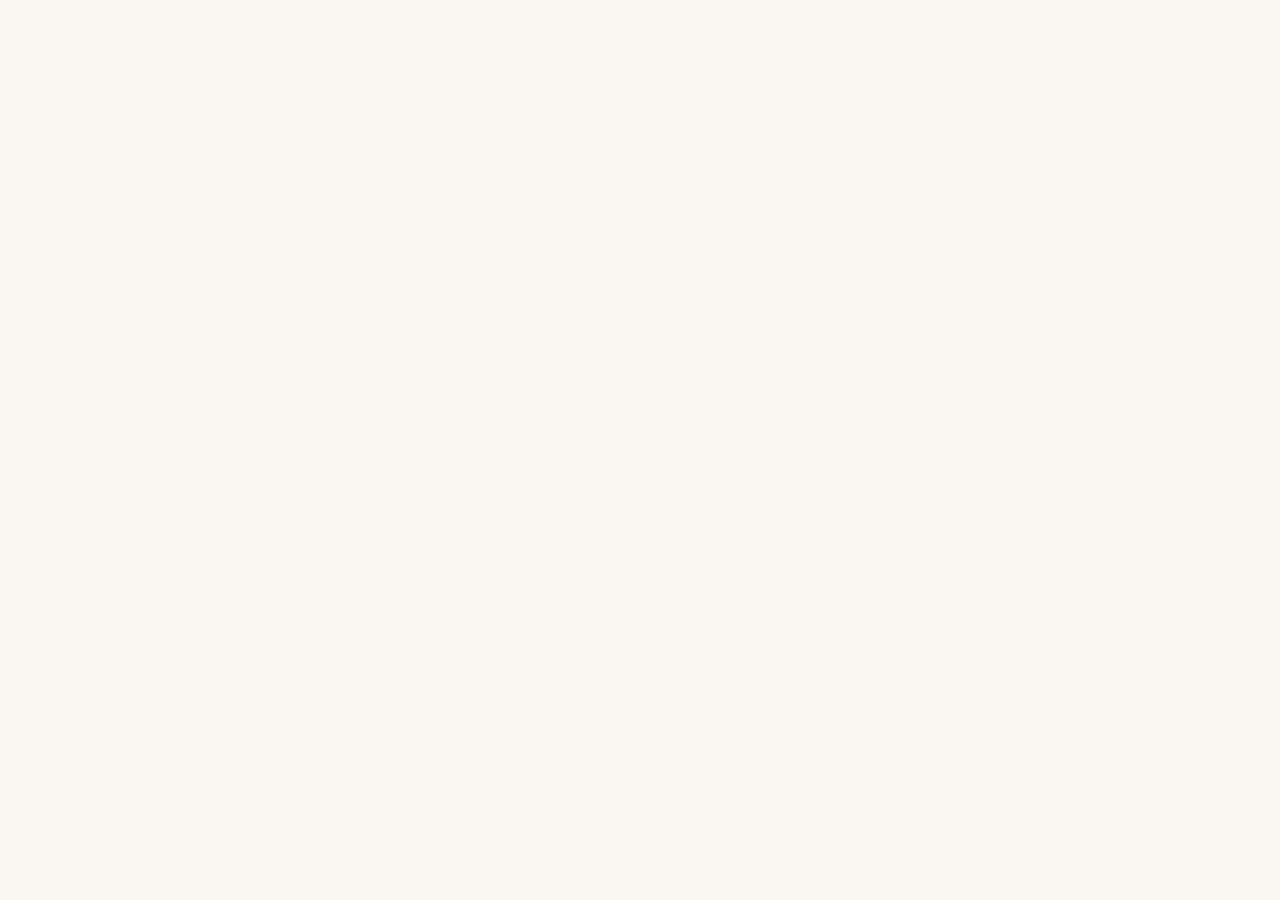
==== commit 27dfae73: "added GRID" ====
--- a/index.html
+++ b/index.html
@@ -3,48 +3,240 @@
 <head>
     <meta charset="UTF-8">
     <meta name="viewport" content="width=device-width, initial-scale=1.0">
-    <title>mibombo — Итальянские диваны</title>
-    <link rel="stylesheet" href="css/styles.css">
-</head>
-<body>
-
-    <header>
-        <a href="index.html" class="logo">mi<span>bombo</span></a>
-        <button class="burger">☰</button>
-        <nav>
-            <a href="catalog.html">Каталог</a>
-            <a href="features.html">Преимущества</a>
-            <a href="about.html">О нас</a>
-            <a href="contacts.html">Контакты</a>
-        </nav>
-    </header>
-
-    <section class="hero">
-        <h1>Итальянские диваны</h1>
-        <p>Роскошь и комфорт в каждой детали</p>
-        <a href="catalog.html" class="btn">Смотреть коллекцию</a>
-    </section>
-
-    <section>
-        <div class="section-title">
-            <h2>Добро пожаловать в mibombo</h2>
-            <div class="line"></div>
-            <p>Мебель ручной работы из Италии с доставкой по России</p>
-        </div>
-        <div style="max-width:800px; margin:0 auto; text-align:center;">
-            <p style="color:#666; font-size:1.05rem; margin-bottom:2rem;">
-                Мы отбираем лучшие диваны от семейных фабрик Милана и Флоренции,
-                чтобы вы могли наслаждаться настоящим итальянским качеством у себя дома.
-            </p>
-            <a href="catalog.html" class="btn">Перейти в каталог</a>
-        </div>
-    </section>
-
-    <footer>
-        <a href="index.html" class="logo">mi<span>bombo</span></a>
-        <p>© 2026 mibombo. Итальянская мебель с доставкой по России.</p>
-    </footer>
-
-    <script src="js/main.js"></script>
-</body>
-</html>+    <title>Bella Casa — Итальянские диваны</title>
+    <style>
+        * {
+            margin: 0;
+            padding: 0;
+            box-sizing: border-box;
+            font-family: 'Segoe UI', 'Helvetica Neue', sans-serif;
+        }
+
+        body {
+            background-color: #faf7f2;
+            color: #2c2c2c;
+            line-height: 1.6;
+        }
+
+        /* HEADER */
+        header {
+            background: #1a1a1a;
+            color: #fff;
+            padding: 1rem 5%;
+            display: flex;
+            justify-content: space-between;
+            align-items: center;
+            position: sticky;
+            top: 0;
+            z-index: 100;
+            box-shadow: 0 2px 20px rgba(0,0,0,0.1);
+        }
+
+        .logo {
+            font-size: 1.8rem;
+            font-weight: 300;
+            letter-spacing: 3px;
+            color: #c9a96e;
+        }
+        .logo span { color: #fff; font-weight: 600; }
+
+        nav a {
+            color: #ddd;
+            text-decoration: none;
+            margin-left: 2rem;
+            font-size: 0.95rem;
+            letter-spacing: 1px;
+            transition: color 0.3s;
+        }
+        nav a:hover { color: #c9a96e; }
+        /* HERO */
+        .hero {
+            height: 85vh;
+            background: linear-gradient(rgba(0,0,0,0.45), rgba(0,0,0,0.45)),
+                        url('https://images.unsplash.com/photo-1555041469-a586c61ea9bc?w=1600') center/cover;
+            display: flex;
+            flex-direction: column;
+            justify-content: center;
+            align-items: center;
+            text-align: center;
+            color: #fff;
+            padding: 0 20px;
+        }
+        .hero h1 {
+            font-size: clamp(2rem, 5vw, 4rem);
+            font-weight: 300;
+            letter-spacing: 4px;
+            margin-bottom: 1rem;
+        }
+        .hero p {
+            font-size: 1.2rem;
+            letter-spacing: 2px;
+            margin-bottom: 2.5rem;
+            color: #e8e8e8;
+        }
+        .btn {
+            display: inline-block;
+            padding: 1rem 2.5rem;
+            background: #c9a96e;
+            color: #fff;
+            text-decoration: none;
+            letter-spacing: 2px;
+            font-size: 0.9rem;
+            text-transform: uppercase;
+            border: 1px solid #c9a96e;
+            transition: all 0.3s;
+            cursor: pointer;
+        }
+        .btn:hover { background: transparent; color: #c9a96e; }
+        .btn-outline {
+            background: transparent;
+            color: #c9a96e;
+        }
+        .btn-outline:hover { background: #c9a96e; color: #fff; }
+
+        /* SECTIONS */
+        section { padding: 5rem 5%; }
+
+        .section-title {
+            text-align: center;
+            margin-bottom: 3.5rem;
+        }
+        .section-title h2 {
+            font-size: 2.2rem;
+            font-weight: 300;
+            letter-spacing: 3px;
+            color: #1a1a1a;
+            margin-bottom: 0.5rem;
+        }
+        .section-title .line {
+            width: 60px;
+            height: 2px;
+            background: #c9a96e;
+            margin: 1rem auto;
+        }
+        .section-title p {
+            color: #777;
+            font-size: 0.95rem;
+            letter-spacing: 1px;
+        }
+	        /* PRODUCTS GRID */
+        .products {
+            display: grid;
+            grid-template-columns: repeat(auto-fit, minmax(280px, 1fr));
+            gap: 2.5rem;
+            max-width: 1300px;
+            margin: 0 auto;
+        }
+
+        .product-card {
+            background: #fff;
+            overflow: hidden;
+            transition: transform 0.3s, box-shadow 0.3s;
+            cursor: pointer;
+        }
+        .product-card:hover {
+            transform: translateY(-8px);
+            box-shadow: 0 20px 40px rgba(0,0,0,0.12);
+        }
+        .product-img {
+            height: 280px;
+            background-size: cover;
+            background-position: center;
+            position: relative;
+            overflow: hidden;
+        }
+        .product-img::after {
+            content: 'Подробнее';
+            position: absolute;
+            inset: 0;
+            background: rgba(0,0,0,0.5);
+            color: #fff;
+            display: flex;
+            align-items: center;
+            justify-content: center;
+            letter-spacing: 2px;
+            font-size: 0.9rem;
+            text-transform: uppercase;
+            opacity: 0;
+            transition: opacity 0.3s;
+        }
+        .product-card:hover .product-img::after { opacity: 1; }
+
+        .product-info {
+            padding: 1.5rem;
+            text-align: center;
+        }
+        .product-info .brand {
+            font-size: 0.75rem;
+            letter-spacing: 2px;
+            color: #c9a96e;
+            text-transform: uppercase;
+        }
+        .product-info h3 {
+            font-size: 1.2rem;
+            font-weight: 400;
+            margin: 0.5rem 0;
+            color: #1a1a1a;
+        }
+        .product-info .price {
+            font-size: 1.3rem;
+            color: #1a1a1a;
+            font-weight: 600;
+            margin-top: 0.5rem;
+        }
+
+        /* FEATURES */
+        .features {
+            background: #1a1a1a;
+            color: #fff;
+        }
+        .features .section-title h2 { color: #fff; }
+        .features-grid {
+            display: grid;
+            grid-template-columns: repeat(auto-fit, minmax(220px, 1fr));
+            gap: 2.5rem;
+            max-width: 1200px;
+            margin: 0 auto;
+            text-align: center;
+        }
+        .feature-icon {
+            font-size: 2.5rem;
+            color: #c9a96e;
+            margin-bottom: 1rem;
+        }
+        .feature h3 {
+            font-size: 1rem;
+            letter-spacing: 2px;
+            text-transform: uppercase;
+            margin-bottom: 0.5rem;
+            font-weight: 400;
+        }
+        .feature p {
+            color: #aaa;
+            font-size: 0.9rem;
+        }
+
+        /* ABOUT */
+        .about-wrap {
+            display: grid;
+            grid-template-columns: 1fr 1fr;
+            gap: 3rem;
+            max-width: 1200px;
+            margin: 0 auto;
+            align-items: center;
+        }
+        .about-text h2 {
+            font-size: 2rem;
+            font-weight: 300;
+            letter-spacing: 2px;
+            margin-bottom: 1.5rem;
+        }
+        .about-text p {
+            color: #666;
+            margin-bottom: 1.2rem;
+            font-size: 1rem;
+        }
+        .about-img {
+            height: 450px;
+            background: url('https://images.unsplash.com/photo-1493663284031-b7e3aefcae8e?w=800') center/cover;
+        }
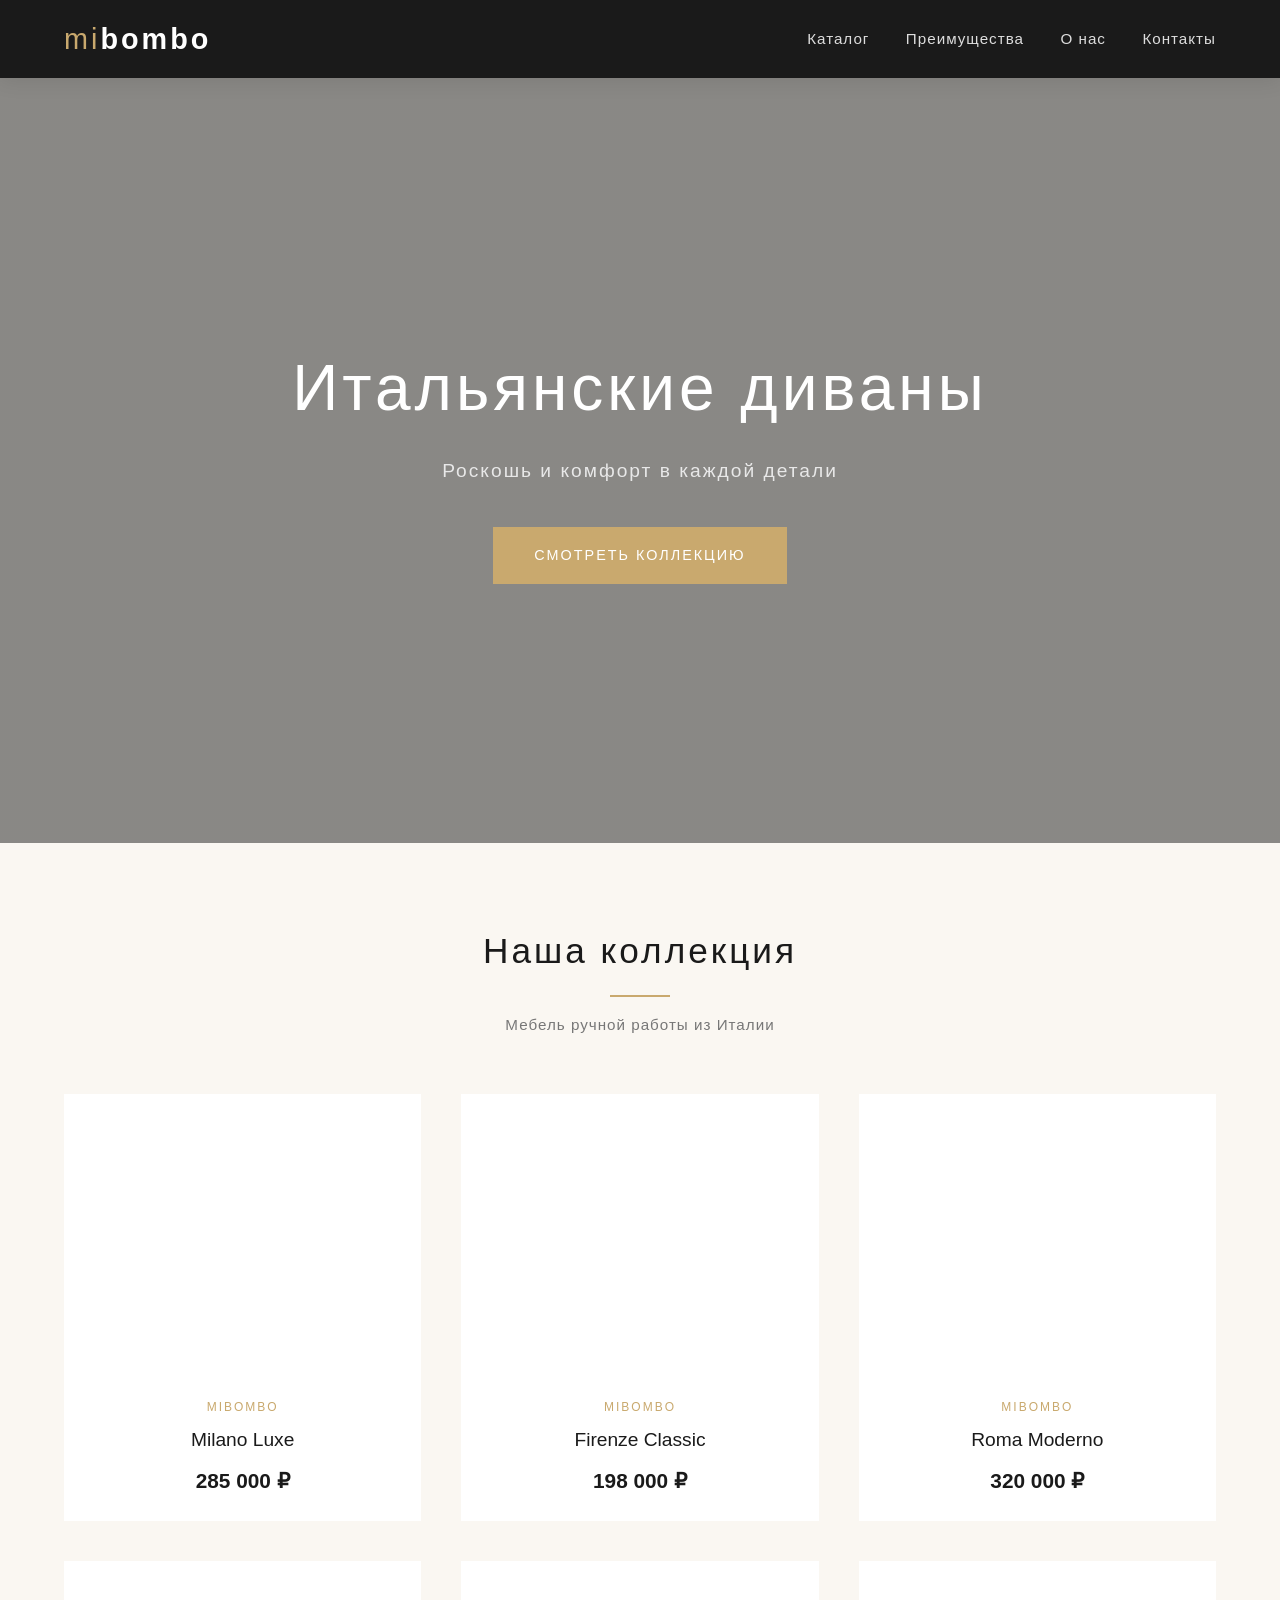
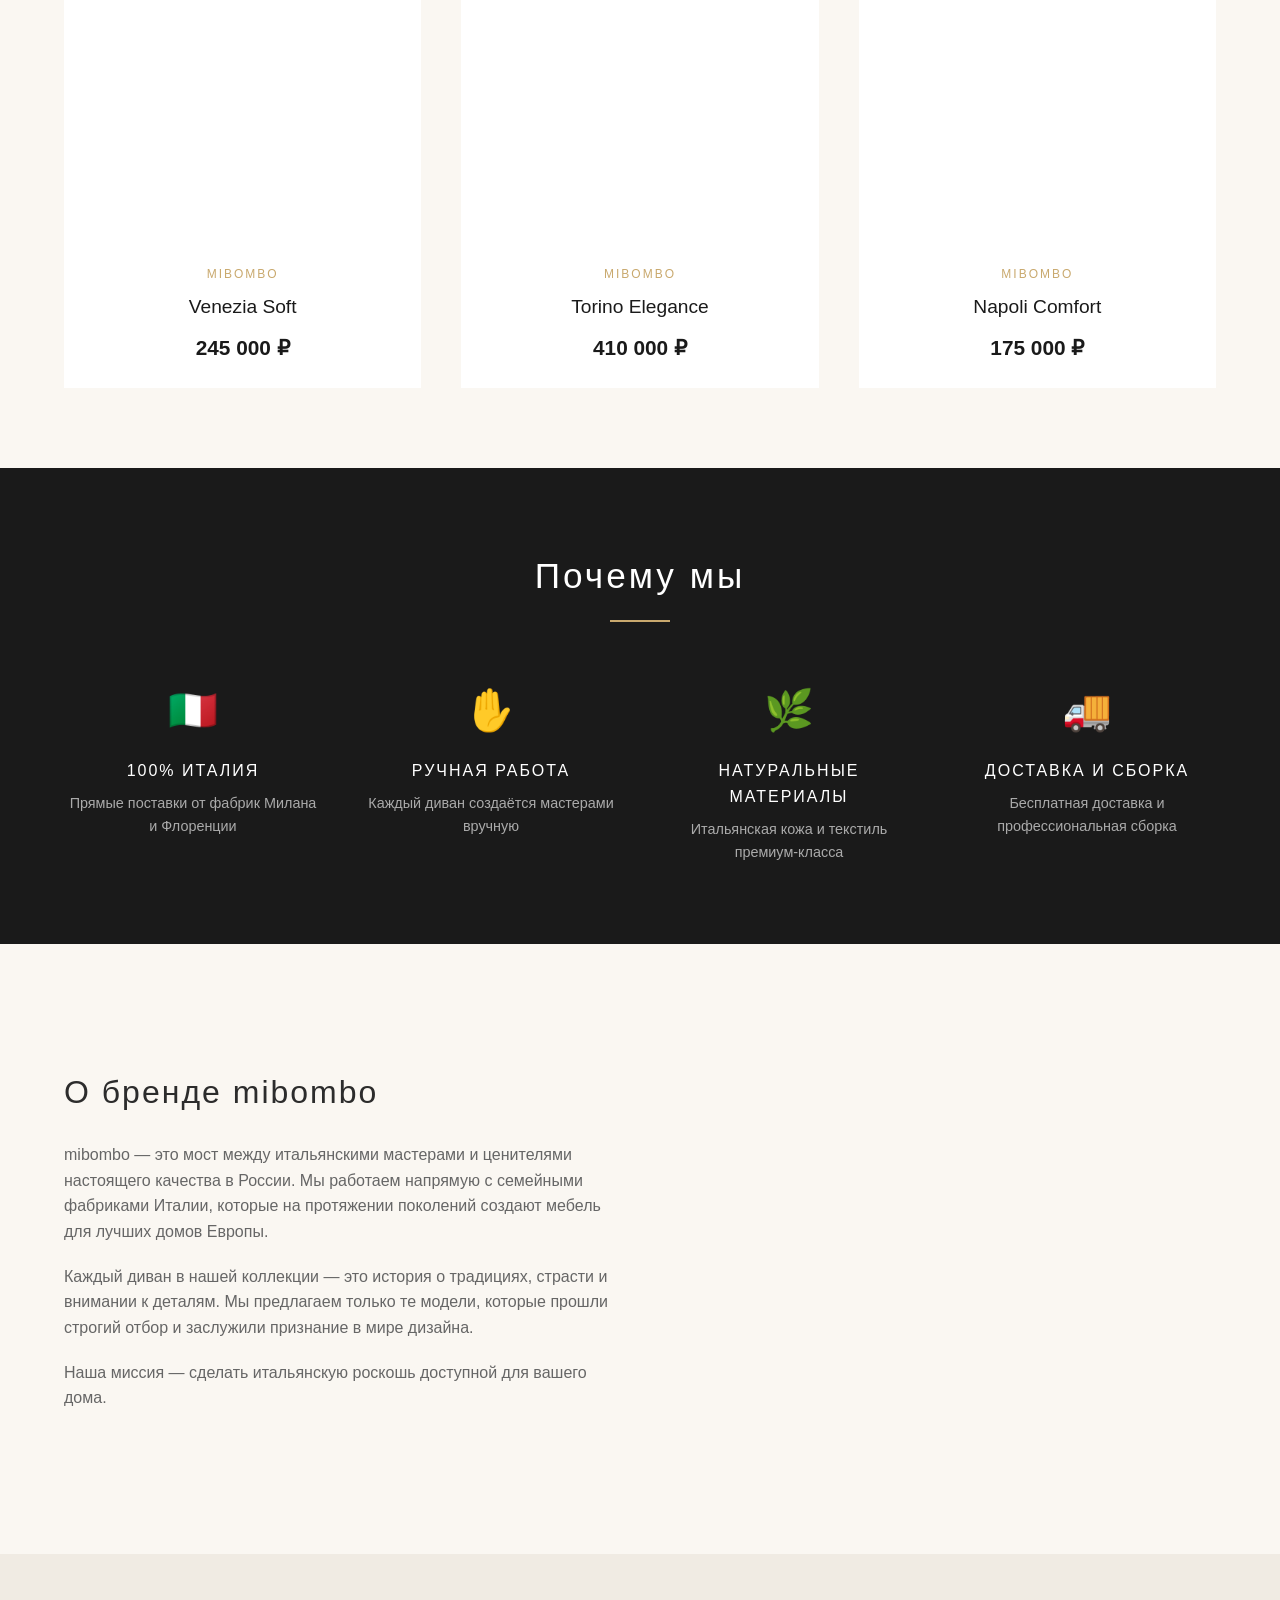
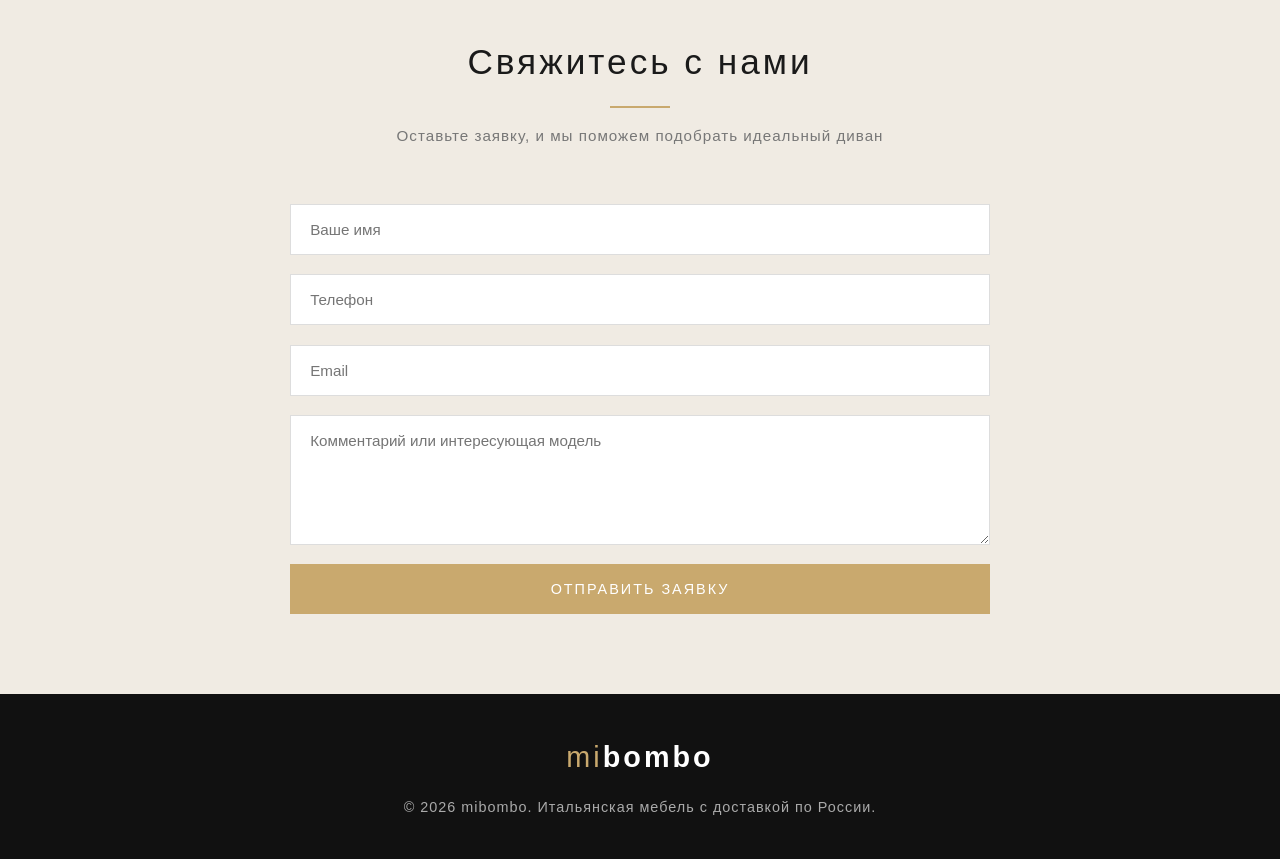
==== commit 02f7c88d: "fixed brand" ====
--- a/index.html
+++ b/index.html
@@ -3,7 +3,7 @@
 <head>
     <meta charset="UTF-8">
     <meta name="viewport" content="width=device-width, initial-scale=1.0">
-    <title>Bella Casa — Итальянские диваны</title>
+    <title>mibombo — Итальянские диваны</title>
     <style>
         * {
             margin: 0;
@@ -49,6 +49,7 @@
             transition: color 0.3s;
         }
         nav a:hover { color: #c9a96e; }
+
         /* HERO */
         .hero {
             height: 85vh;
@@ -119,7 +120,8 @@
             font-size: 0.95rem;
             letter-spacing: 1px;
         }
-	        /* PRODUCTS GRID */
+
+        /* PRODUCTS GRID */
         .products {
             display: grid;
             grid-template-columns: repeat(auto-fit, minmax(280px, 1fr));
@@ -240,3 +242,350 @@
             height: 450px;
             background: url('https://images.unsplash.com/photo-1493663284031-b7e3aefcae8e?w=800') center/cover;
         }
+
+        /* CONTACT */
+        .contact {
+            background: #f0ebe3;
+        }
+        .contact-wrap {
+            max-width: 700px;
+            margin: 0 auto;
+        }
+        .contact form {
+            display: grid;
+            gap: 1.2rem;
+        }
+        .contact input,
+        .contact textarea {
+            width: 100%;
+            padding: 1rem 1.2rem;
+            border: 1px solid #ddd;
+            background: #fff;
+            font-size: 0.95rem;
+            outline: none;
+            transition: border-color 0.3s;
+        }
+        .contact input:focus,
+        .contact textarea:focus { border-color: #c9a96e; }
+        .contact textarea { resize: vertical; min-height: 130px; }
+
+        /* FOOTER */
+        footer {
+            background: #111;
+            color: #aaa;
+            text-align: center;
+            padding: 2.5rem 5%;
+            font-size: 0.9rem;
+            letter-spacing: 1px;
+        }
+        footer .logo { margin-bottom: 1rem; display: block; }
+
+        /* MODAL */
+        .modal-overlay {
+            position: fixed;
+            inset: 0;
+            background: rgba(0,0,0,0.7);
+            display: none;
+            align-items: center;
+            justify-content: center;
+            z-index: 200;
+            padding: 20px;
+        }
+        .modal-overlay.active { display: flex; }
+        .modal {
+            background: #fff;
+            max-width: 800px;
+            width: 100%;
+            display: grid;
+            grid-template-columns: 1fr 1fr;
+            position: relative;
+            animation: fadeIn 0.3s;
+        }
+        @keyframes fadeIn {
+            from { opacity: 0; transform: scale(0.95); }
+            to { opacity: 1; transform: scale(1); }
+        }
+        .modal-img {
+            min-height: 350px;
+            background-size: cover;
+            background-position: center;
+        }
+        .modal-body {
+            padding: 2.5rem;
+            display: flex;
+            flex-direction: column;
+            justify-content: center;
+        }
+        .modal-body .brand {
+            color: #c9a96e;
+            letter-spacing: 2px;
+            font-size: 0.75rem;
+            text-transform: uppercase;
+        }
+        .modal-body h3 {
+            font-size: 1.6rem;
+            font-weight: 400;
+            margin: 0.5rem 0 1rem;
+        }
+        .modal-body p {
+            color: #666;
+            font-size: 0.95rem;
+            margin-bottom: 1.5rem;
+        }
+        .modal-body .price {
+            font-size: 1.6rem;
+            font-weight: 600;
+            margin-bottom: 1.5rem;
+        }
+        .modal-close {
+            position: absolute;
+            top: 10px;
+            right: 15px;
+            background: none;
+            border: none;
+            font-size: 2rem;
+            color: #999;
+            cursor: pointer;
+            line-height: 1;
+            z-index: 2;
+        }
+        .modal-close:hover { color: #1a1a1a; }
+
+        /* RESPONSIVE */
+        @media (max-width: 768px) {
+            nav { display: none; }
+            .about-wrap { grid-template-columns: 1fr; }
+            .about-img { height: 300px; order: -1; }
+            .modal { grid-template-columns: 1fr; }
+            .modal-img { min-height: 220px; }
+            .modal-body { padding: 1.5rem; }
+            .hero { height: 70vh; }
+        }
+    </style>
+</head>
+<body>
+
+    <!-- HEADER -->
+    <header>
+        <div class="logo">mi<span>bombo</span></div>
+        <nav>
+            <a href="#catalog">Каталог</a>
+            <a href="#features">Преимущества</a>
+            <a href="#about">О нас</a>
+            <a href="#contact">Контакты</a>
+        </nav>
+    </header>
+
+    <!-- HERO -->
+    <section class="hero">
+        <h1>Итальянские диваны</h1>
+        <p>Роскошь и комфорт в каждой детали</p>
+        <a href="#catalog" class="btn">Смотреть коллекцию</a>
+    </section>
+
+    <!-- CATALOG -->
+    <section id="catalog">
+        <div class="section-title">
+            <h2>Наша коллекция</h2>
+            <div class="line"></div>
+            <p>Мебель ручной работы из Италии</p>
+        </div>
+        <div class="products" id="productGrid"></div>
+    </section>
+
+    <!-- FEATURES -->
+    <section class="features" id="features">
+        <div class="section-title">
+            <h2>Почему мы</h2>
+            <div class="line"></div>
+        </div>
+        <div class="features-grid">
+            <div class="feature">
+                <div class="feature-icon">🇮🇹</div>
+                <h3>100% Италия</h3>
+                <p>Прямые поставки от фабрик Милана и Флоренции</p>
+            </div>
+            <div class="feature">
+                <div class="feature-icon">✋</div>
+                <h3>Ручная работа</h3>
+                <p>Каждый диван создаётся мастерами вручную</p>
+            </div>
+            <div class="feature">
+                <div class="feature-icon">🌿</div>
+                <h3>Натуральные материалы</h3>
+                <p>Итальянская кожа и текстиль премиум-класса</p>
+            </div>
+            <div class="feature">
+                <div class="feature-icon">🚚</div>
+                <h3>Доставка и сборка</h3>
+                <p>Бесплатная доставка и профессиональная сборка</p>
+            </div>
+        </div>
+    </section>
+
+    <!-- ABOUT -->
+    <section id="about">
+        <div class="about-wrap">
+            <div class="about-text">
+                <h2>О бренде mibombo</h2>
+                <p>mibombo — это мост между итальянскими мастерами и ценителями настоящего качества в России. Мы работаем напрямую с семейными фабриками Италии, которые на протяжении поколений создают мебель для лучших домов Европы.</p>
+                <p>Каждый диван в нашей коллекции — это история о традициях, страсти и внимании к деталям. Мы предлагаем только те модели, которые прошли строгий отбор и заслужили признание в мире дизайна.</p>
+                <p>Наша миссия — сделать итальянскую роскошь доступной для вашего дома.</p>
+            </div>
+            <div class="about-img"></div>
+        </div>
+    </section>
+
+    <!-- CONTACT -->
+    <section class="contact" id="contact">
+        <div class="section-title">
+            <h2>Свяжитесь с нами</h2>
+            <div class="line"></div>
+            <p>Оставьте заявку, и мы поможем подобрать идеальный диван</p>
+        </div>
+        <div class="contact-wrap">
+            <form id="contactForm">
+                <input type="text" placeholder="Ваше имя" required>
+                <input type="tel" placeholder="Телефон" required>
+                <input type="email" placeholder="Email" required>
+                <textarea placeholder="Комментарий или интересующая модель"></textarea>
+                <button type="submit" class="btn">Отправить заявку</button>
+            </form>
+        </div>
+    </section>
+
+    <!-- FOOTER -->
+    <footer>
+        <div class="logo">mi<span>bombo</span></div>
+        <p>© 2026 mibombo. Итальянская мебель с доставкой по России.</p>
+    </footer>
+
+    <!-- MODAL -->
+    <div class="modal-overlay" id="modal">
+        <div class="modal">
+            <button class="modal-close" id="modalClose">×</button>
+            <div class="modal-img" id="modalImg"></div>
+            <div class="modal-body">
+                <div class="brand" id="modalBrand"></div>
+                <h3 id="modalTitle"></h3>
+                <p id="modalDesc"></p>
+                <div class="price" id="modalPrice"></div>
+                <button class="btn" onclick="alert('Спасибо! Менеджер свяжется с вами в ближайшее время.')">Заказать</button>
+            </div>
+        </div>
+    </div>
+
+    <script>
+        // Данные о товарах
+        const products = [
+            {
+                name: 'Milano Luxe',
+                brand: 'mibombo',
+                price: '285 000 ₽',
+                img: 'https://images.unsplash.com/photo-1555041469-a586c61ea9bc?w=800',
+                desc: 'Трёхместный диван из натуральной итальянской кожи. Каркас из массива бука, наполнитель — гусиный пух. Ручная сборка в Милане.'
+            },
+            {
+                name: 'Firenze Classic',
+                brand: 'mibombo',
+                price: '198 000 ₽',
+                img: 'https://images.unsplash.com/photo-1493663284031-b7e3aefcae8e?w=800',
+                desc: 'Классический диван с резными деревянными элементами. Обивка из флорентийского бархата, декоративные подушки в комплекте.'
+            },
+            {
+                name: 'Roma Moderno',
+                brand: 'mibombo',
+                price: '320 000 ₽',
+                img: 'https://images.unsplash.com/photo-1540574163026-643ea20ade25?w=800',
+                desc: 'Современный угловой диван с механизмом трансформации. Обивка — велюр премиум-класса, ортопедическое основание.'
+            },
+            {
+                name: 'Venezia Soft',
+                brand: 'mibombo',
+                price: '245 000 ₽',
+                img: 'https://images.unsplash.com/photo-1567016432779-094069958ea5?w=800',
+                desc: 'Двухместный диван с глубокими мягкими сиденьями. Натуральный лён, съёмные чехлы, итальянский дизайн.'
+            },
+            {
+                name: 'Torino Elegance',
+                brand: 'mibombo',
+                price: '410 000 ₽',
+                img: 'https://images.unsplash.com/photo-1550226891-ef816aed4a98?w=800',
+                desc: 'Диван представительского класса с отделкой из массива ореха и обивкой из кашемира. Лимитированная серия.'
+            },
+            {
+                name: 'Napoli Comfort',
+                brand: 'mibombo',
+                price: '175 000 ₽',
+                img: 'https://images.unsplash.com/photo-1540638349517-3abd5afc5847?w=800',
+                desc: 'Компактный диван для небольших пространств. Механизм «еврокнижка», ткань с тефлоновой пропиткой.'
+            }
+        ];
+
+        // Рендер каталога
+        const grid = document.getElementById('productGrid');
+        products.forEach((p, i) => {
+            const card = document.createElement('div');
+            card.className = 'product-card';
+            card.innerHTML = `
+                <div class="product-img" style="background-image:url('${p.img}')"></div>
+                <div class="product-info">
+                    <div class="brand">${p.brand}</div>
+                    <h3>${p.name}</h3>
+                    <div class="price">${p.price}</div>
+                </div>
+            `;
+            card.addEventListener('click', () => openModal(i));
+            grid.appendChild(card);
+        });
+
+        // Модальное окно
+        const modal = document.getElementById('modal');
+        const modalImg = document.getElementById('modalImg');
+        const modalBrand = document.getElementById('modalBrand');
+        const modalTitle = document.getElementById('modalTitle');
+        const modalDesc = document.getElementById('modalDesc');
+        const modalPrice = document.getElementById('modalPrice');
+
+        function openModal(index) {
+            const p = products[index];
+            modalImg.style.backgroundImage = `url('${p.img}')`;
+            modalBrand.textContent = p.brand;
+            modalTitle.textContent = p.name;
+            modalDesc.textContent = p.desc;
+            modalPrice.textContent = p.price;
+            modal.classList.add('active');
+            document.body.style.overflow = 'hidden';
+        }
+
+        function closeModal() {
+            modal.classList.remove('active');
+            document.body.style.overflow = '';
+        }
+
+        document.getElementById('modalClose').addEventListener('click', closeModal);
+        modal.addEventListener('click', (e) => {
+            if (e.target === modal) closeModal();
+        });
+        document.addEventListener('keydown', (e) => {
+            if (e.key === 'Escape') closeModal();
+        });
+
+        // Форма
+        document.getElementById('contactForm').addEventListener('submit', (e) => {
+            e.preventDefault();
+            alert('Спасибо за заявку! Наш менеджер свяжется с вами в течение 15 минут.');
+            e.target.reset();
+        });
+
+        // Плавная прокрутка
+        document.querySelectorAll('a[href^="#"]').forEach(link => {
+            link.addEventListener('click', (e) => {
+                e.preventDefault();
+                const target = document.querySelector(link.getAttribute('href'));
+                if (target) target.scrollIntoView({ behavior: 'smooth' });
+            });
+        });
+    </script>
+</body>
+</html>
